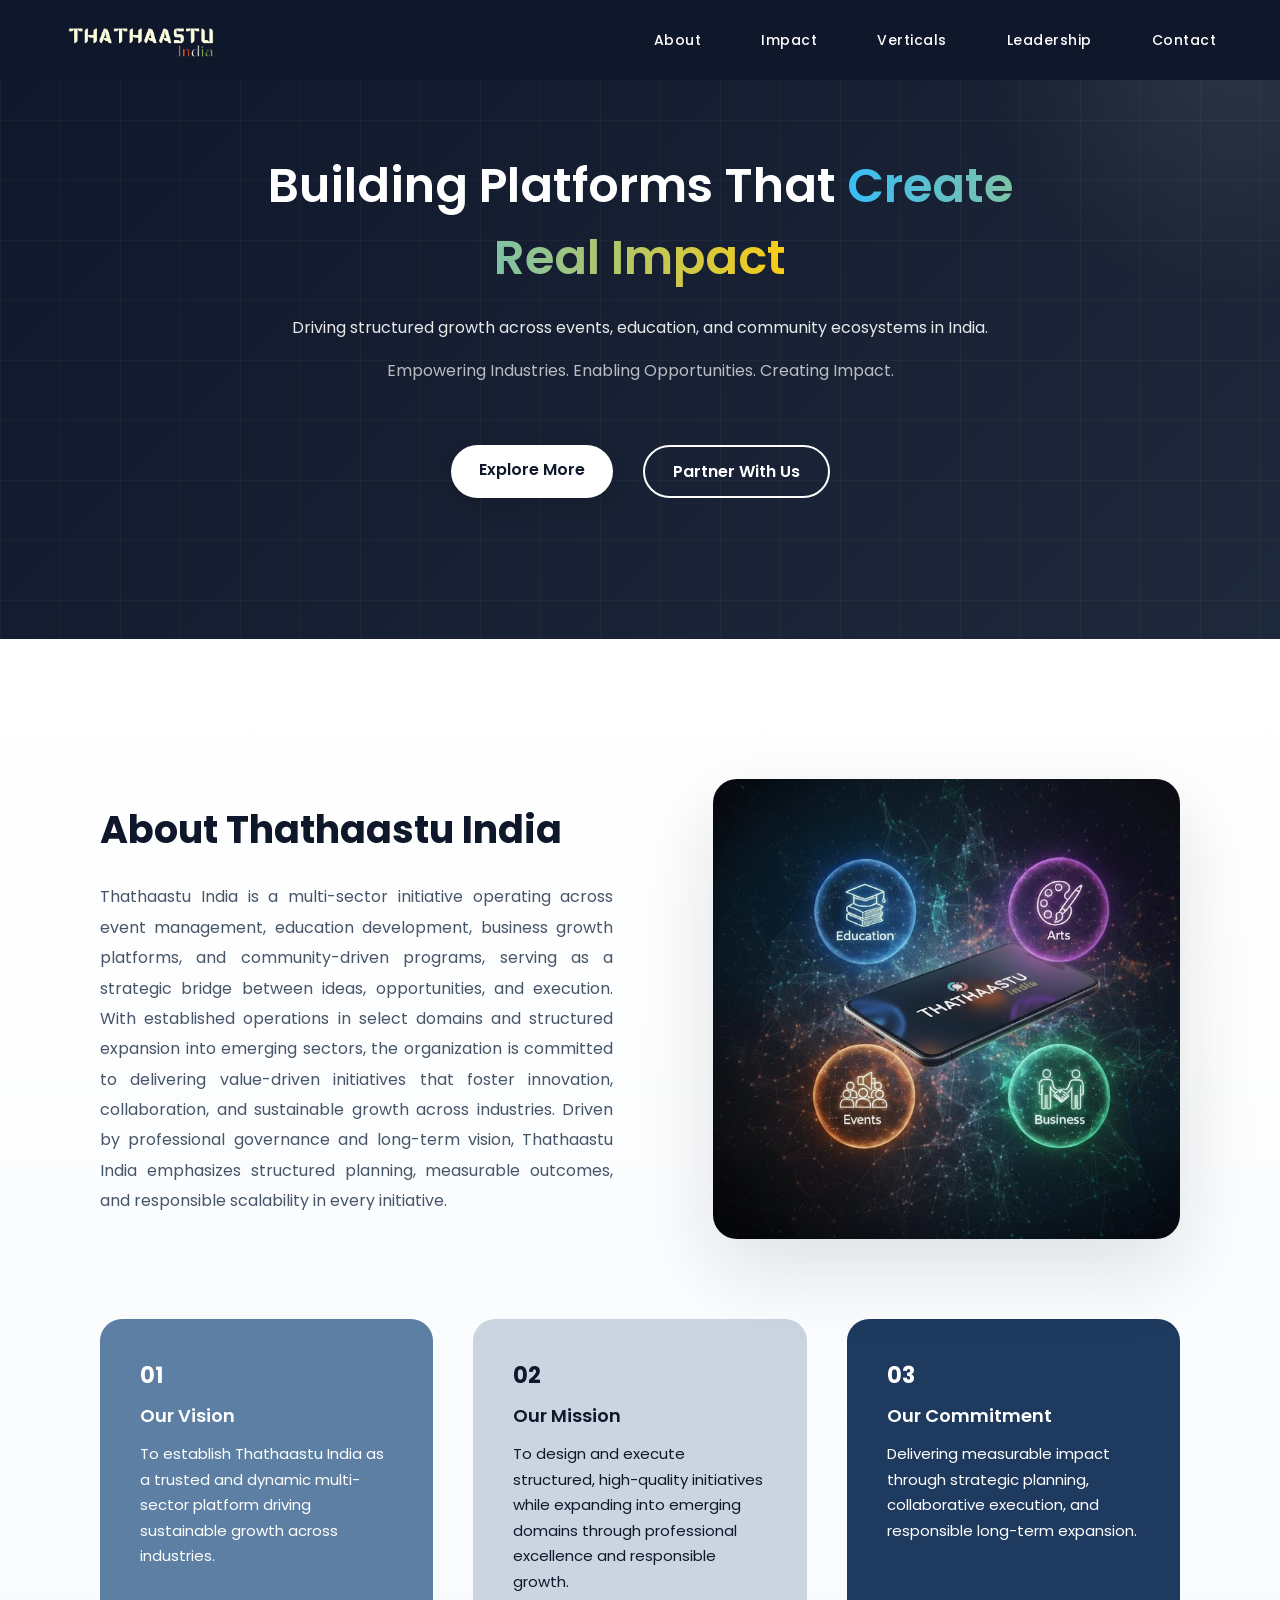
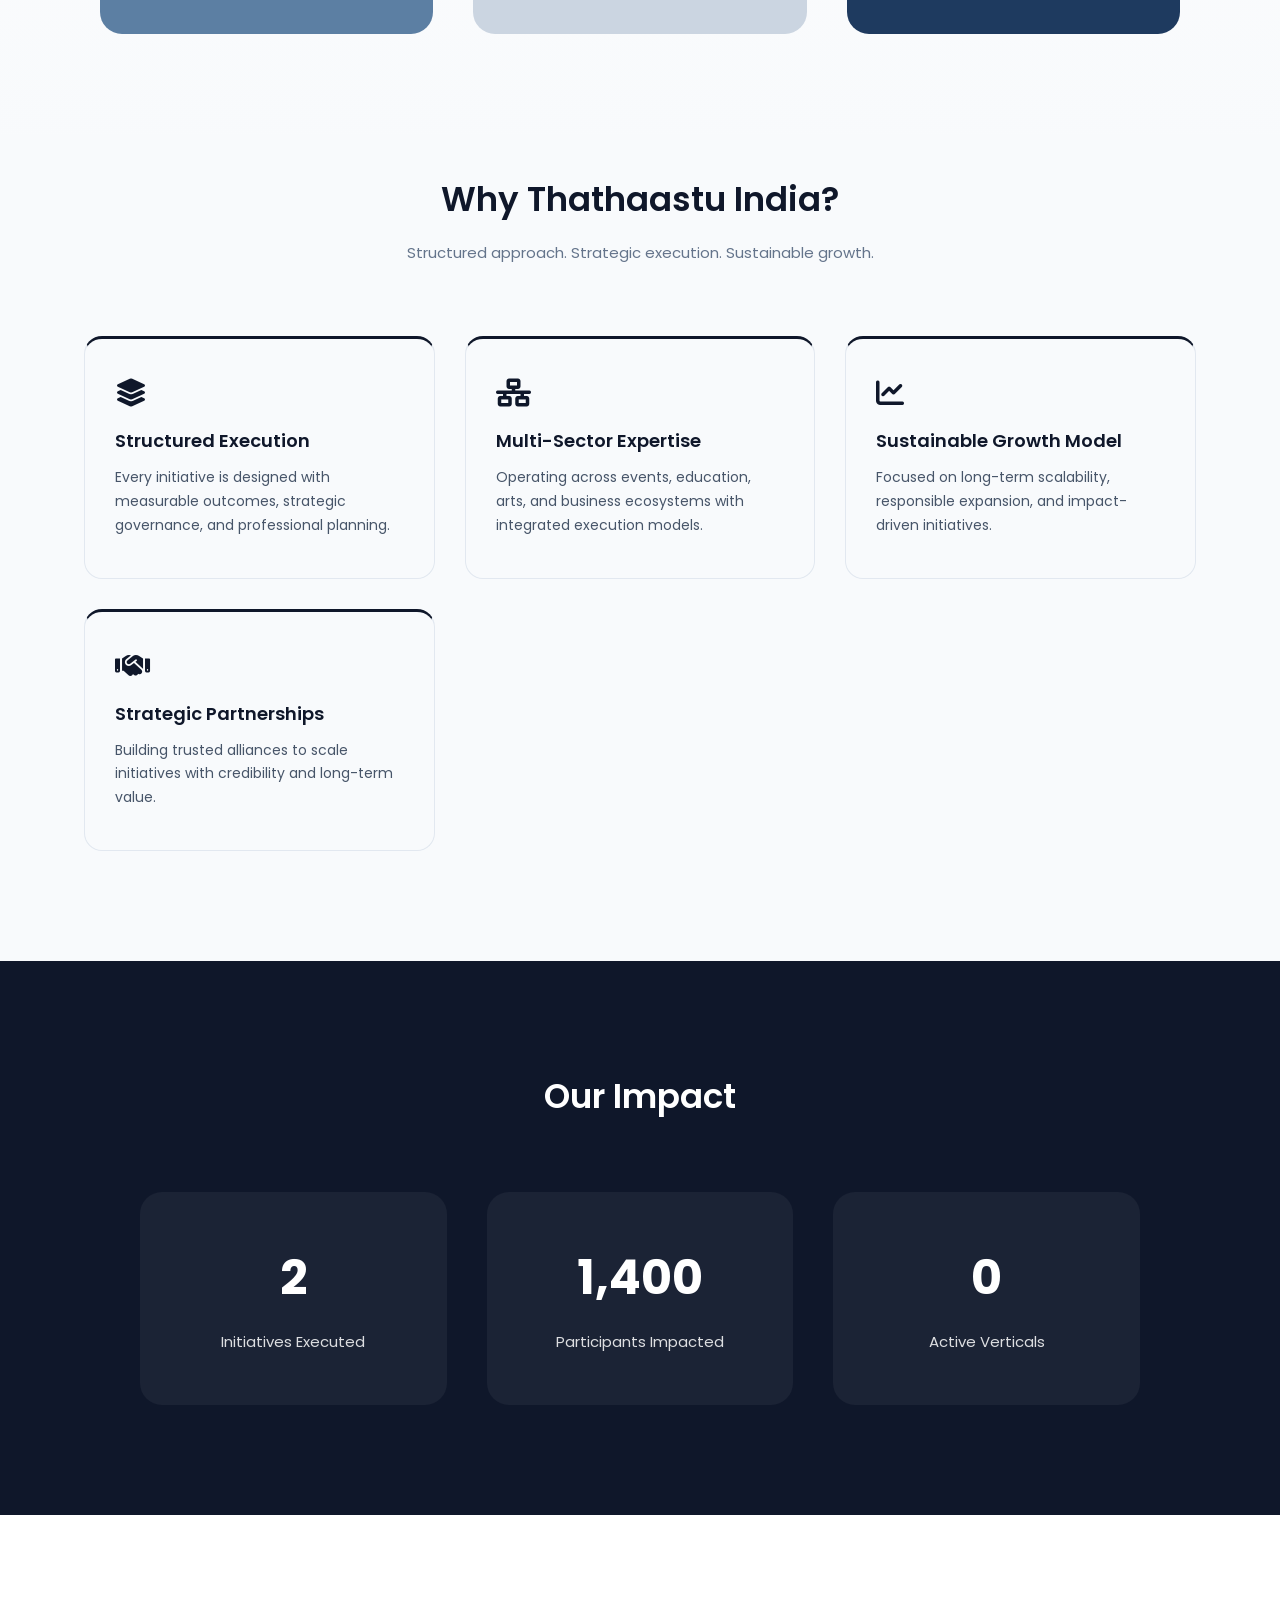
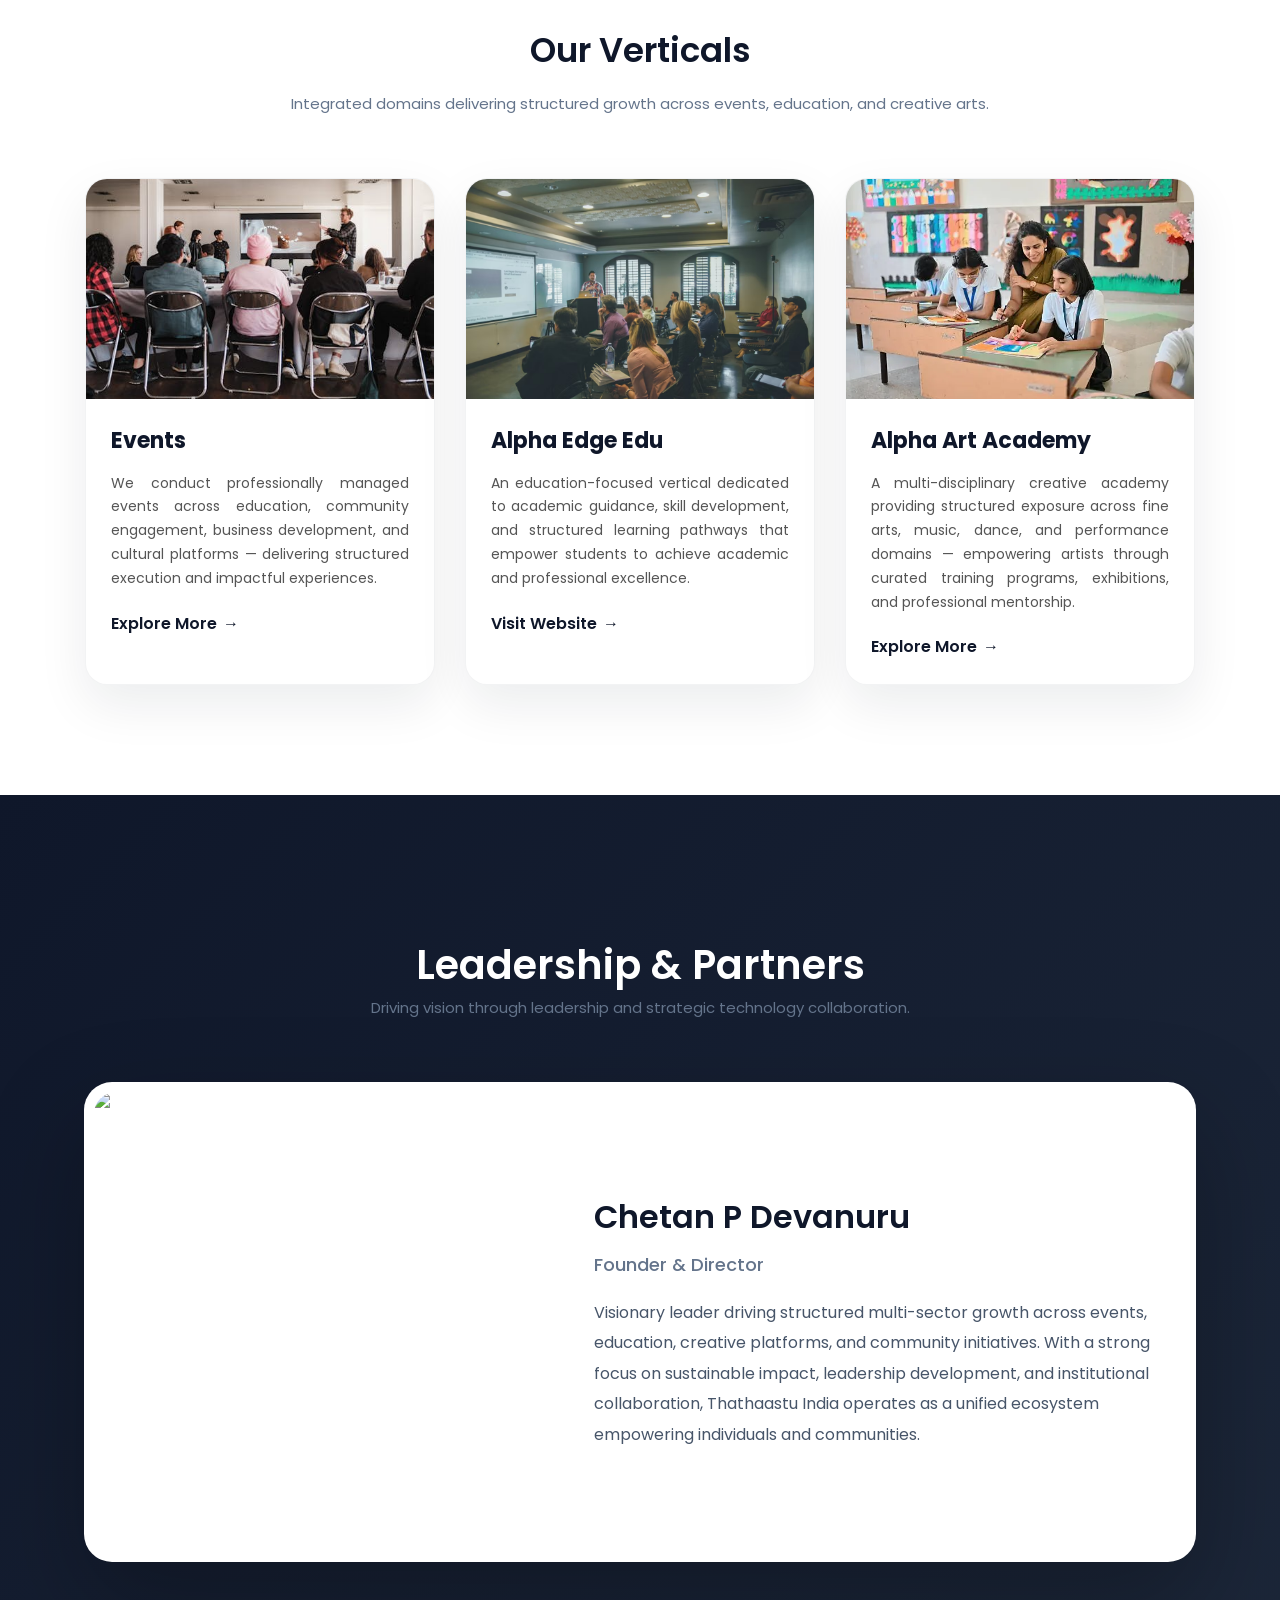
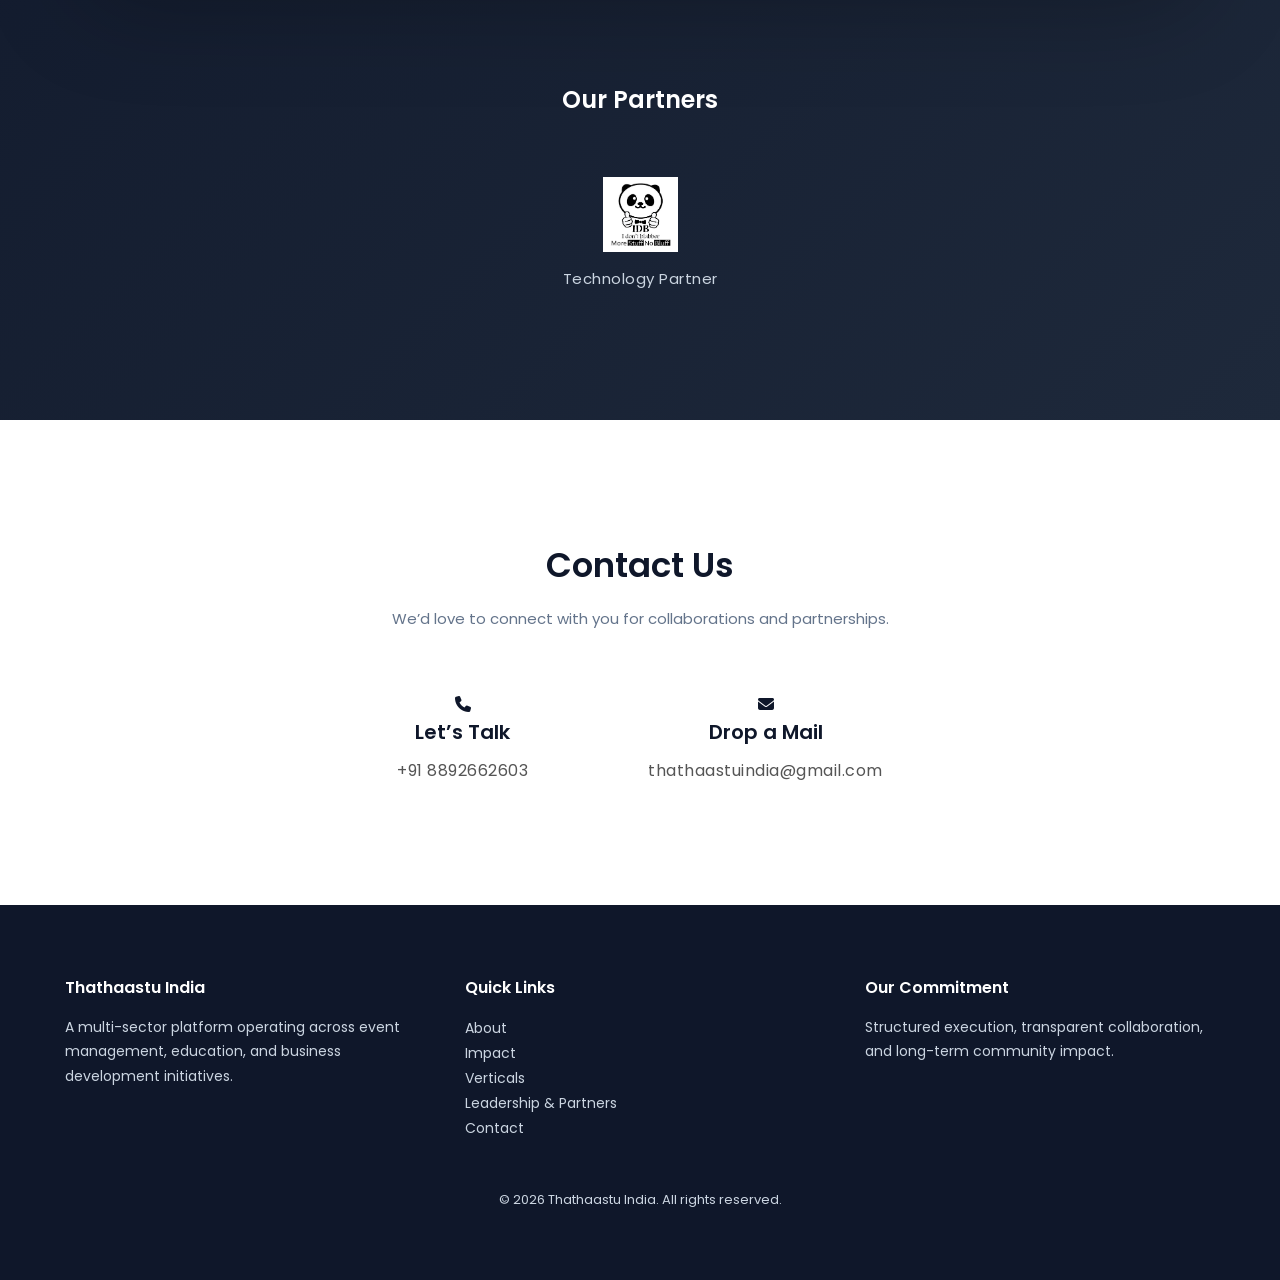
==== index.html @ 6ea5a698 "Updated code" ====
<!DOCTYPE html>
<html lang="en">

<head>
    <meta charset="UTF-8">
    <meta name="viewport" content="width=device-width, initial-scale=1.0">
     <meta name="google-site-verification" content="Rb0XMoq9xOpMhMH4iqRgl684-voAo8vqmdARiye2pEc" />
    <!-- Primary SEO -->
    <title>Thathaastu India | Multi-Sector Events, Education & Business Platform in India</title>
    <meta name="description"
        content="Thathaastu India is a professional multi-sector platform operating across event management, education development, creative arts and business growth initiatives in India. Delivering structured execution and sustainable impact.">
    <meta name="keywords"
        content="Thathaastu India, Events in India, Education Platform, Business Development, Multi-Sector Initiative, Creative Arts Academy">
    <meta name="author" content="Thathaastu India">
    <meta name="robots" content="index, follow">

    <!-- Canonical -->
    <link rel="canonical" href="https://thathaastuindia.com/">

    <!-- Open Graph (WhatsApp / LinkedIn Preview) -->
    <meta property="og:title" content="Thathaastu India | Multi-Sector Platform in India">
    <meta property="og:description"
        content="Driving structured growth across events, education, creative arts and community ecosystems in India.">
    <meta property="og:image" content="https://thathaastuindia.com/assets/preview.png">
    <meta property="og:url" content="https://thathaastuindia.com/">
    <meta property="og:type" content="website">
    <meta property="og:site_name" content="Thathaastu India">

    <!-- Twitter Preview -->
    <meta name="twitter:card" content="summary_large_image">
    <meta name="twitter:title" content="Thathaastu India">
    <meta name="twitter:description"
        content="Professional multi-sector platform delivering structured growth across industries in India.">
    <meta name="twitter:image" content="https://thathaastuindia.com/assets/preview.png">

    <!-- Favicon -->
    <link rel="icon" type="image/png" href="assets/favicon.png">

    <!-- Fonts & CSS -->
    <link href="https://fonts.googleapis.com/css2?family=Poppins:wght@400;500;600;700&display=swap" rel="stylesheet">
    <link rel="stylesheet" href="https://cdnjs.cloudflare.com/ajax/libs/font-awesome/6.5.0/css/all.min.css">
    <link rel="stylesheet" href="style.css">
    <script type="application/ld+json">
{
  "@context": "https://schema.org",
  "@type": "Organization",
  "name": "Thathaastu India",
  "url": "https://thathaastuindia.com/",
  "logo": "https://thathaastuindia.com/assets/logo1.png",
  "description": "Professional multi-sector platform operating across events, education, creative arts and business development initiatives in India.",
  "sameAs": [
    "https://www.instagram.com/alpha_art_academy",
    "https://alphaedgeedu.com/"
  ]
}
</script>
</head>

<body>

    <!-- ================= HEADER ================= -->

    <header class="header">
        <div class="container header-inner">
            <div class="logo">
                <img src="assets/logo1.png" alt="Thathaastu India Logo" width="930" height="268" loading="eager">
            </div>

            <nav id="navbar" class="nav">
                <a href="#about-section-v3">About</a>
                <a href="#impact">Impact</a>
                <a href="#initiatives">Verticals</a>
                <a href="#founder-section">Leadership</a>
                <a href="#contact">Contact</a>
            </nav>

            <div class="hamburger" id="hamburger">
                <i class="fa-solid fa-bars"></i>
            </div>
        </div>
    </header>

    <!-- ================= HERO ================= -->
    <main>

        <section class="hero">
            <div class="container hero-content">
                <h1>
                    Building Platforms That <span>Create Real Impact</span>
                </h1>

                <p class="hero-sub">
                    Driving structured growth across events, education, and community ecosystems in India.
                </p>

                <p class="hero-tagline">
                    Empowering Industries. Enabling Opportunities. Creating Impact.
                </p>

                <div class="hero-buttons">
                    <a href="#about-section-v3" class="btn-primary">Explore More</a>
                    <a href="#contact" class="btn-secondary">Partner With Us</a>
                </div>
            </div>
        </section>

        <!-- ================= ABOUT SECTION V3 ================= -->


        <section id="about-section-v3" class="about-v3-wrapper">

            <div class="about-v3-inner">

                <!-- TOP ROW -->
                <div class="about-v3-top">

                    <!-- LEFT TEXT -->
                    <div class="about-v3-text" style="text-align: justify;">
                        <h2>About Thathaastu India</h2>

                        <p>
                            Thathaastu India is a multi-sector initiative operating across event management,
                            education development, business growth platforms, and community-driven programs,
                            serving as a strategic bridge between ideas, opportunities, and execution.
                            With established operations in select domains and structured expansion into
                            emerging sectors, the organization is committed to delivering value-driven
                            initiatives that foster innovation, collaboration, and sustainable growth
                            across industries. Driven by professional governance and long-term vision, Thathaastu India
                            emphasizes
                            structured planning, measurable outcomes, and responsible scalability in every initiative.
                        </p>

                    </div>

                    <!-- RIGHT SLIDER -->
                    <div class="about-v3-image">

                        <div class="about-v3-slider">
                            <img src="assets/thathaastu.png" class="about-v3-slide active-v3"
                                alt="Thathaastu India Platform" loading="lazy">
                            <img src="assets/slide2.jpg" class="about-v3-slide" alt="Events Platform" loading="lazy">
                            <img src="assets/slide3.png" class="about-v3-slide" alt="Education Development" loading="lazy">
                            <img src="assets/slide4.png" class="about-v3-slide" alt="Business Growth Ecosystem" loading="lazy">
                        </div>
                    </div>
                </div>
            </div>


            <div class="container about-bottom" style="width: 100%;">
                <div class="about-box light">
                    <h3>01</h3>
                    <h4>Our Vision</h4>
                    <p>
                        To establish Thathaastu India as a trusted and dynamic multi-sector
                        platform driving sustainable growth across industries.
                    </p>
                </div>

                <div class="about-box grey">
                    <h3>02</h3>
                    <h4>Our Mission</h4>
                    <p>
                        To design and execute structured, high-quality initiatives while
                        expanding into emerging domains through professional excellence
                        and responsible growth.
                    </p>
                </div>

                <div class="about-box dark">
                    <h3>03</h3>
                    <h4>Our Commitment</h4>
                    <p>
                        Delivering measurable impact through strategic planning,
                        collaborative execution, and responsible long-term expansion.
                    </p>
                </div>
            </div>

        </section>


        <!-- ================= ABOUT 

        <section id="about" class="about-section">
            <div class="container about-wrapper">

                <div class="about-image">
                    <img src="assets/thathaastu.png" alt="Thathaastu India about image">
                </div>

                <div class="about-content">
                    <h2>About Thathaastu India</h2>
                    <p>
                        Thathaastu India is a multi-sector initiative operating across event management,
                        education development, business growth platforms, and community-driven programs,
                        serving as a strategic bridge between ideas, opportunities, and execution.
                        With established operations in select domains and structured expansion into
                        emerging sectors, the organization is committed to delivering value-driven
                        initiatives that foster innovation, collaboration, and sustainable growth
                        across industries.
                    </p>
                </div>
            </div>

            <div class="container about-bottom">
                <div class="about-box light">
                    <h3>01</h3>
                    <h4>Our Vision</h4>
                    <p>
                        To establish Thathaastu India as a trusted and dynamic multi-sector
                        platform driving sustainable growth across industries.
                    </p>
                </div>

                <div class="about-box grey">
                    <h3>02</h3>
                    <h4>Our Mission</h4>
                    <p>
                        To design and execute structured, high-quality initiatives while
                        expanding into emerging domains through professional excellence
                        and responsible growth.
                    </p>
                </div>

                <div class="about-box dark">
                    <h3>03</h3>
                    <h4>Our Commitment</h4>
                    <p>
                        Delivering measurable impact through strategic planning,
                        collaborative execution, and responsible long-term expansion.
                    </p>
                </div>
            </div>
        </section>================= -->

        <section id="why-modern" class="why-modern">
            <div class="container">
                <h2 class="section-title">Why Thathaastu India?</h2>
                <p class="section-sub">
                    Structured approach. Strategic execution. Sustainable growth.
                </p>

                <div class="why-modern-grid">

                    <div class="why-modern-card">
                        <i class="fa-solid fa-layer-group"></i>
                        <h3>Structured Execution</h3>
                        <p>
                            Every initiative is designed with measurable outcomes,
                            strategic governance, and professional planning.
                        </p>
                    </div>

                    <div class="why-modern-card">
                        <i class="fa-solid fa-network-wired"></i>
                        <h3>Multi-Sector Expertise</h3>
                        <p>
                            Operating across events, education, arts, and business ecosystems
                            with integrated execution models.
                        </p>
                    </div>

                    <div class="why-modern-card">
                        <i class="fa-solid fa-chart-line"></i>
                        <h3>Sustainable Growth Model</h3>
                        <p>
                            Focused on long-term scalability, responsible expansion,
                            and impact-driven initiatives.
                        </p>
                    </div>

                    <div class="why-modern-card">
                        <i class="fa-solid fa-handshake"></i>
                        <h3>Strategic Partnerships</h3>
                        <p>
                            Building trusted alliances to scale initiatives
                            with credibility and long-term value.
                        </p>
                    </div>

                </div>

            </div>
        </section>

        <!-- ================= IMPACT ================= -->

        <section id="impact" class="impact">
            <div class="container">
                <h2 class="section-title" style="color:#fff;">Our Impact</h2>

                <div class="impact-grid" id="impactSection">
                    <div>
                        <div class="counter" data-target="10" data-suffix="+">0</div>
                        <p>Initiatives Executed</p>
                    </div>
                    <div>
                        <div class="counter" data-target="5000" data-suffix="+">0</div>
                        <p>Participants Impacted</p>
                    </div>
                    <div>
                        <div class="counter" data-target="3" data-suffix="+">0</div>
                        <p>Active Verticals</p>
                    </div>
                </div>
            </div>
        </section>
        <!-- ================= VERTICALS ================= -->
        <section id="initiatives" class="verticals-section">
            <div class="container">
                <h2 class="section-title">Our Verticals</h2>
                <p class="section-sub">
                    Integrated domains delivering structured growth across events, education, and creative arts.
                </p>
                <div class="verticals-grid">

                    <div class="vertical-card">
                        <img src="assets/event.png" alt="Professional event management initiatives by Thathaastu India"
                            loading="lazy">
                        <div class="vertical-content">
                            <h3>Events</h3>
                            <p>
                                We conduct professionally managed events across education,
                                community engagement, business development, and cultural platforms —
                                delivering structured execution and impactful experiences.
                            </p>
                            <a href="events.html" class="vertical-link">
                                Explore More <span>→</span>
                            </a>
                        </div>
                    </div>
                    <div class="vertical-card">
                        <img src="assets/education.png" alt="Alpha Edge Edu" loading="lazy">
                        <div class="vertical-content">
                            <h3>Alpha Edge Edu</h3>
                            <p>
                                An education-focused vertical dedicated to academic guidance,
                                skill development, and structured learning pathways that empower
                                students to achieve academic and professional excellence.
                            </p>
                            <a href="https://alphaedgeedu.com/" target="_blank" class="vertical-link">
                                Visit Website <span>→</span>
                            </a>
                        </div>
                    </div>
                    <div class="vertical-card">
                        <img src="assets/art.png" alt="Alpha Art Academy" loading="lazy">
                        <div class="vertical-content">
                            <h3>Alpha Art Academy</h3>
                            <p>
                                A multi-disciplinary creative academy providing structured exposure
                                across fine arts, music, dance, and performance domains — empowering
                                artists through curated training programs, exhibitions, and
                                professional mentorship.
                            </p>
                            <a href="https://www.instagram.com/alpha_art_academy?igsh=MWo1enZ0ajhycTVjdg=="
                                class="vertical-link" target="_blank">
                                Explore More <span>→</span>
                            </a>
                        </div>
                    </div>
                </div>
            </div>
        </section>
    
 
<!-- ================= FOUNDER SECTION FULL BLUE ================= -->

<section class="founder-section" id="founder-section">

  <div class="container">

    <h2 class="founder-main-title">Leadership & Partners</h2>
     <p class="section-sub">
                    Driving vision through leadership and strategic technology collaboration.
                </p>
    <div class="founder-card">

      <div class="founder-image">
        <img src="assets/founder.jpg" alt="Chetan P Devanuru - Founder of Thathaastu India">
      </div>

      <div class="founder-content">
        <h3>Chetan P Devanuru</h3>
        <h4>Founder & Director</h4>
        <p>
          Visionary leader driving structured multi-sector growth across events,
          education, creative platforms, and community initiatives. With a strong
          focus on sustainable impact, leadership development, and institutional
          collaboration, Thathaastu India operates as a unified ecosystem
          empowering individuals and communities.
        </p>
      </div>

    </div>

    <!-- PARTNERS -->

    <div class="partners-section">

      <h3 class="partners-title">Our Partners</h3>

      <div class="partners-bar">

        <div class="partner-item">
          <img src="assets/idb.png" alt="IDB Technology Partner Logo">
          <span>Technology Partner</span>
        </div>

     

      </div>

    </div>

  </div>

</section>

        <!-- ================= CONTACT ================= -->

        <section id="contact" class="contact-modern">
            <div class="container">

                <h2 class="section-title">Contact Us</h2>
                <p class="section-sub">
                    We’d love to connect with you for collaborations and partnerships.
                </p>

                <div class="contact-row">

                    <div class="contact-block">
                        <i class="fa-solid fa-phone"></i>
                        <h3>Let’s Talk</h3>
                        <p class="contact-info">+91 8892662603</p>
                    </div>

                    <div class="contact-block">
                        <i class="fa-solid fa-envelope"></i>

                        <h3>Drop a Mail</h3>
                        <p class="contact-info">thathaastuindia@gmail.com</p>
                    </div>
                </div>
            </div>
        </section>
    </main>
    <!-- ================= FOOTER ================= -->

    <footer>
        <div class="footer-grid">
            <div>
                <h4>Thathaastu India</h4>
                <p>
                    A multi-sector platform operating across event management,
                    education, and business development initiatives.
                </p>
            </div>

            <div>
                <h4>Quick Links</h4>
                <a href="#about-section-v3">About</a><br>
                <a href="#impact">Impact</a><br>
                <a href="#initiatives">Verticals</a><br>
                <a href="#founder-section">Leadership & Partners</a><br>
                <a href="#contact">Contact</a>

            </div>

            <div>
                <h4>Our Commitment</h4>
                <p>
                    Structured execution, transparent collaboration,
                    and long-term community impact.
                </p>
            </div>
        </div>

        <div class="copy">
            © 2026 Thathaastu India. All rights reserved.
        </div>
    </footer>
<script src="script.js"></script>
</body>

</html>
---- style.css ----
* {
  margin: 0;
  padding: 0;
  box-sizing: border-box;
}

html, body {
  overflow-x: hidden;
  width: 100%;
  scroll-behavior: smooth;
  font-family: 'Poppins', sans-serif;
  color: #0f172a;
}
h1, h2, h3, h4, h5, h6 {
  font-family: 'Poppins', sans-serif;
  font-weight: 600;
}

p {
  font-family: 'Poppins', sans-serif;
  font-weight: 400;
   line-height: 1.75;
   
}

img {
  max-width: 100%;
  display: block;
}

/* Container */
.container {
  width: 90%;
  max-width: 1400px;
  padding: 0 20px;
  margin: auto;
}

section {
  padding: 120px 0;
}

/* ================= HEADER ================= */

.header {
  position: fixed;
  top: 0;
  width: 100%;
  height: 80px;
 background:  #0f172a;
 
  z-index: 1000;
}

.header-inner {
  height: 100%;
  display: flex;
  justify-content: space-between;
  align-items: center;
  padding: 0 0;
}


.logo img {
  height: 45px;
  width: auto;
}
.logo img {
  transition: opacity 0.3s ease;
}

.logo img:hover {
  opacity: 0.85;
}

.nav {
  display: flex;
  gap: 30px;
}

.nav a {
  color: white;
  text-decoration: none;
  font-size: 14px;
    letter-spacing: 0.5px;
}

.hamburger {
  display: none;

  font-size: 22px;
  color:white;
  cursor: pointer;
}

.section-title {
  font-size: 34px;
  font-weight: 600;
  text-align: center;
  margin-bottom: 15px;
}

.section-sub {
  font-size: 15px;
  text-align: center;
  margin-bottom: 60px;
  color: #64748b;
}

section + section {
  margin-top: -10px;
}



/* ================= NAVIGATION ================= */

nav a{
  color:white;
  text-decoration:none;
  margin-left:30px;
  font-weight:500;
  transition:0.3s;
}

nav a:hover{
  opacity:0.7;
  text-decoration:underline;
}

nav a.active{
  font-weight:600;
  border-bottom:2px solid white;
  padding-bottom:4px;
}


/* ================= HERO ================= */

.hero{
  position:relative;
  background:linear-gradient(135deg,#0f172a,#1e293b);
  color:#fff;
  text-align:center;
  display:flex;
  align-items:center;
  justify-content:center;
  border-bottom: 1px solid rgba(255,255,255,0.08);
  padding:150px 20px;
}

.hero::before{
  content:"";
  position:absolute;
  width:500px;
  height:500px;
  background:radial-gradient(circle, rgba(255,255,255,0.08), transparent 70%);
  top:-200px;
  right:-200px;
  z-index:0;
  pointer-events:none;
}

.hero::after {
  content: "";
  position: absolute;
  inset: 0;
  background-image: linear-gradient(rgba(255,255,255,0.03) 1px, transparent 1px),
                    linear-gradient(90deg, rgba(255,255,255,0.03) 1px, transparent 1px);
  background-size: 60px 60px;
  pointer-events: none;
}

.hero-content{
  position:relative;
  z-index:1;
  max-width:900px;
  margin:auto;
}

.hero h1 {
  font-size: clamp(28px, 5vw, 48px);
  margin-bottom: 20px;
}

.hero span {
  background: linear-gradient(90deg, #38bdf8, #facc15);
  -webkit-background-clip: text;
  -webkit-text-fill-color: transparent;
}

.hero-sub {
  margin-bottom: 15px;
  opacity: 0.9;
}

.hero-tagline {
  margin-bottom: 30px;
  opacity: 0.7;
}

.hero-buttons {
  display: flex;
  justify-content: center;
  gap: 30px;
  flex-wrap: wrap;
  padding-top: 30px;
}

.btn-primary,
.btn-secondary {
  padding: 12px 28px;
  border-radius: 40px;
  font-weight: 600;
  text-decoration: none;
  transition: all 0.35s ease;
  position: relative;
  overflow: hidden;
}

/* PRIMARY BUTTON */
.btn-primary {
  background: #ffffff;
  color: #0f172a;
  box-shadow: 0 8px 20px rgba(0,0,0,0.12);
}

.btn-primary:hover {
  transform: translateY(-4px);
  box-shadow: 0 18px 40px rgba(0,0,0,0.2);
}

.btn-secondary {
  border: 2px solid #ffffff;
  color: #ffffff;
  background: transparent;
}

.btn-secondary:hover {
  background: #ffffff;
  color: #0f172a;
  transform: translateY(-4px);
  box-shadow: 0 18px 40px rgba(0,0,0,0.2);
}

.btn-primary::after,
.btn-secondary::after {
  content: "";
  position: absolute;
  top: 0;
  left: -75%;
  width: 50%;
  height: 100%;
  background: linear-gradient(
    120deg,
    rgba(255,255,255,0.3),
    rgba(255,255,255,0.05),
    rgba(255,255,255,0.3)
  );
  transform: skewX(-25deg);
  transition: 0.6s;
}

.btn-primary:hover::after,
.btn-secondary:hover::after {
  left: 130%;
}

.hero-buttons {
  opacity: 0;
  transform: translateY(20px);
  animation: fadeUp 0.8s ease forwards;
  animation-delay: 1.2s;
}

@keyframes fadeUp {
  to {
    opacity: 1;
    transform: translateY(0);
  }
}

/* ================= ABOUT ================= */

.about-content h2{
  font-size:32px;          
  font-weight:600;         
  line-height:1.3;         
  margin-bottom:20px;
  color:#0f172a;
}
.about-content p{
  font-size:15px;
  line-height:1.7;
  color:#555;
  text-align: justify;
}
.about-box h3 {
  font-size: 22px;
  font-weight: 700;
  margin-bottom: 10px;
  opacity: 1;
}

.about-box h4 {
  font-size: 18px;
  font-weight: 600;
  margin-bottom: 12px;
}

.about-box p {
  font-size: 15px;
  font-weight: 400;
  line-height: 1.7;
}

.about-wrapper {
  display: flex;
  flex-wrap: wrap;
  align-items: center;
  gap: 60px;

  background: #ffffff;
  padding: 60px 70px;
  border-radius: 22px;

  box-shadow: 
    0 30px 80px rgba(15, 23, 42, 0.08),
    0 10px 30px rgba(15, 23, 42, 0.04);

  position: relative;
}


.about-content {
  flex: 1 1 400px;
}

.about-image {
  width: 350px;
  height: 350px;
  margin: auto;
  border-radius: 50%;
  overflow: hidden;
}

.about-image img {
  width: 100%;
  height: 100%;
  object-fit: cover;
}
.about-bottom {
  display: grid;
  grid-template-columns: repeat(3, 1fr);
  gap: 40px;
}

.about-box {
  flex: 1 1 300px;
  padding: 40px;
  color: #fff;
  border-radius: 22px;
}
.light {
  background: #5c7fa3;  /* slightly deeper */
  color: #ffffff;
}
.grey {
  background: #cbd5e1;
  color: #0f172a;
}

.dark {
  background: #1e3a5f;
  color: #ffffff;   /* add this */
}

.about-section {
  padding: 140px 0;
  background: linear-gradient(to bottom, #f4f6f9, #eef2f7);
  position: relative;
}

.about-wrapper {
  transform: translateY(-40px);
}

/* ================= WHY SECTION CLEAN MODERN ================= */
.why-modern {
  padding-top: 40px;   
  padding-bottom: 120px;
  margin-top: -40px;   
  background:  #f8fafc; 
}
.why-modern-grid {
  margin-top: 70px;
  display: grid;
  grid-template-columns: repeat(auto-fit, minmax(260px, 1fr));
  gap: 30px;
}

.why-modern-card {
  background: #f8fafc;
  border: 1px solid #e2e8f0;
  border-radius: 18px;
  padding: 40px 30px;
  transition: all 0.3s ease;
   border-top: 3px solid #0f172a;
}

.why-modern-card:hover {
  transform: translateY(-6px);
  box-shadow: 0 12px 30px rgba(15, 23, 42, 0.06);
}

/* ONE SINGLE ICON COLOR */
.why-modern-card i {
  font-size: 28px;
  margin-bottom: 20px;
  color: #0f172a;   
}

.why-modern-card h3 {
  font-size: 18px;
  margin-bottom: 12px;
  color: #0f172a;
}

.why-modern-card p {
  font-size: 14px;
  color: #475569;
  line-height: 1.7;
}

/* ================= IMPACT SECTION ================= */

.impact{
  background:#0f172a;
  color:#fff;
  text-align:center;
  padding:110px 20px;
}

.impact .section-title{
  margin-bottom:70px;
  color:#fff;
}

.impact-grid{
  display:grid;
  grid-template-columns:repeat(auto-fit, minmax(250px, 1fr));
  gap:40px;
  max-width:1000px;
  margin:auto;
}

.impact-grid > div{
  background:rgba(255,255,255,0.05);
  padding: 50px 30px;
  border-radius:22px;
  transition:0.3s ease;
}

.impact-grid > div {
  transition: all 0.35s cubic-bezier(0.16, 1, 0.3, 1);
}

.impact-grid > div:hover {
  transform: translateY(-10px);
  background: rgba(255,255,255,0.1);

  box-shadow:
    0 25px 60px rgba(56,189,248,0.15);
}


/* Counter Number */
.counter{
  font-size:48px;
  font-weight:700;
  margin-bottom:15px;
  display:block;
}

/* Description */
.impact-grid p{
  font-size:15px;
  opacity:0.85;
  margin:0;
}

/* ================= VERTICALS ================= */

.verticals-section {
  padding: 120px 0;
}

.verticals-grid {
  display: flex;
  flex-wrap: wrap;
  gap: 30px;
  justify-content: center;
}

.vertical-card {
  flex: 1 1 300px;
  max-width: 350px;

  background: #ffffff;
  border-radius: 22px;

  position: relative;
  overflow: hidden;

  border: 1px solid rgba(15,23,42,0.05);

  box-shadow: 
    0 20px 50px rgba(15,23,42,0.08);

  transition: all 0.35s cubic-bezier(0.16, 1, 0.3, 1);
}
.vertical-card:hover {
  transform: translateY(-10px);

  box-shadow:
    0 35px 80px rgba(15,23,42,0.15);
}

.vertical-card img {
  width: 100%;
  height: 220px;
  object-fit: cover;

  transition: transform 0.4s ease;
}

.vertical-card:hover img {
  transform: scale(1.05);
}


.vertical-content {
  padding: 25px;
}
.vertical-content h3{
  font-size:22px;
  margin-bottom:15px;
  color:#0f172a;
  font-weight: 700;
}

.vertical-content p{
  font-size:14px;
  line-height:1.7;
  color:#555;
  text-align: justify;
  margin-bottom:20px;
}

.vertical-link{
  text-decoration:none;
  font-weight:600;
  color:#0f172a;
  display:inline-flex;
  align-items:center;
  gap:6px;
  transition:0.3s ease;
}

.vertical-link span{
  transition:0.3s ease;
}

.vertical-card:hover .vertical-link{
  color:#38bdf8;
}

.vertical-card:hover .vertical-link span{
  transform:translateX(5px);
}

/* ================= TEAM SECTION ================= */
.founder-section {
  background: linear-gradient(135deg, #0f172a, #1e293b);
  padding: 140px 0;
  color: #ffffff;
}

/* MAIN TITLE */

.founder-main-title {
  text-align: center;
  font-size: 40px;
  color: #ffffff;
}

/* -------- FOUNDER CARD -------- */

.founder-card {
  display: grid;
  grid-template-columns: 420px 1fr;
  gap: 80px;
  align-items: center;

  background: #ffffff;
  padding: 10px;
  border-radius: 28px;

  box-shadow:
    0 40px 100px rgba(0, 0, 0, 0.25);
}

.founder-image img {
  width: 100%;
  height: 460px;
  object-fit: cover;
  border-radius: 22px;
}

.founder-content h3 {
  font-size: 32px;
  margin-bottom: 10px;
  color: #0f172a;
}

.founder-content h4 {
  font-size: 18px;
  margin-bottom: 20px;
  color: #64748b;
  font-weight: 500;
}

.founder-content p {
  font-size: 16px;
  line-height: 1.9;
  color: #475569;
 
  max-width: 600px;
}

/* -------- PARTNERS SECTION -------- */

.partners-section {
  margin-top: 120px;
  text-align: center;
}

.partners-title {
  font-size: 24px;
  margin-bottom: 60px;
  color: #ffffff;
}

.partners-bar {
  display: flex;
  justify-content: center;
  gap: 100px;
  flex-wrap: wrap;
}

.partner-item {
  text-align: center;
  display: flex;
  flex-direction: column;
  align-items: center;   /* This centers logo horizontally */
  justify-content: center;
}

.partner-item img {
  display: block;
  margin:0 auto 15px auto;
  height: 75px;
  width: auto;
  max-width: 140px;
  object-fit: contain;
}

.partner-item img:hover {
  opacity: 1;
  transform: translateY(-4px);
}

.partner-item span {
  font-size: 15px;
  color: #cbd5e1;
  letter-spacing: 0.5px;
}


/* ================= CONTACT =================*/

.contact-modern{
  padding:120px 20px;
  text-align:center;
  background:#ffffff;
}

.contact-row{
  display:flex;
  justify-content:center;
  align-items:center;
  gap:120px;
  margin-top:60px;
  flex-wrap:wrap;
}

.contact-block{
  max-width:300px;
}

.contact-icon{
  font-size:42px;
  margin-bottom:20px;
}

.contact-block h3{
  font-size:20px;
  margin-bottom:10px;
  color:#0f172a;
}

.contact-info{
  font-size:16px;
  color:#555;
  letter-spacing:0.5px;
}


/* ================= FOOTER ================= */

footer{
  background:#0f172a;
  color:#fff;
  padding:70px 20px;
}

.footer-grid{
  max-width:1150px;
  margin:auto;
  display:grid;
  grid-template-columns:repeat(auto-fit,minmax(250px,1fr));
  gap:50px;
}

footer h4{
  margin-bottom:15px;
}

footer p,
footer a{
  color:#cbd5e1;
  font-size:14px;
  text-decoration:none;
}

footer a:hover{
  opacity:0.7;
    text-decoration: underline;
}

.copy{
  text-align:center;
  margin-top:50px;
  font-size:13px;
  color:#cbd5e1;
}


/* ================= MOBILE ================= */

@media(max-width:768px){

  .nav {
    position: absolute;
    top: 70px;
    left: 0;
    width: 100%;
    background: #0f172a;
    flex-direction: column;
    align-items: center;
    padding: 25px 0;
    gap: 20px;
    display: none;
    
  }
 
  section{
    padding: 60px 0;  
  }
  .nav.active {
    display: flex;
  }

  .hamburger {
    display: block;
  }
.hero{
    padding-top: 100px !important;
    min-height: auto;
  }
  
   .hero-content {
    width: 100%;
  }

  /* ===== ABOUT MOBILE ORDER: HEADING → IMAGE → TEXT ===== */
.about-wrapper{
  flex-direction:column;
  padding:30px 15px;      
  gap:15px;  
  margin-bottom: 1px;              
  text-align:center;
}

/* Force correct order */
.about-content{
  order:1;
}

.about-image{
  order:2;
  margin:0;              
}

.about-content p{
  order:3;
  margin-top:5px;        
}

.about-image {
  width: 220px;
  height: 220px;
  margin: 20px auto;
}

.about-bottom{
  margin-top:5px;
  gap:15px;
}
  /* ===== TEAM MOBILE FIX ===== */

#team{
  padding:80px 20px;
}

.team-grid{
  grid-template-columns:1fr;   
  gap:25px;
}

.team-card{
  padding:30px 20px;          
}

.team-card img{
  width:100px;
  height:100px;
}

#team .section-sub{
  margin-bottom:40px;
}

}

.reveal {
  opacity: 0;
  transform: translateY(40px);
  transition: all 0.8s cubic-bezier(0.16, 1, 0.3, 1);
}

.reveal.active {
  opacity: 1;
  transform: translateY(0);
}

 



/* ================= ABOUT SECTION V3 FULL WIDTH ================= */

.about-v3-wrapper {
  width: 100%;
  padding: 140px 0;
  background: linear-gradient(to bottom, #ffffff, #f8fafc);
}

/* Inner alignment  */
.about-v3-inner {
  width: 100%;
  padding: 0 100px; 
}

/* ================= TOP ROW ================= */

.about-v3-top {
  display: grid;
  grid-template-columns: 1.1fr 1fr;
  gap: 100px;
  align-items: center;
}

/* TEXT */

.about-v3-text h2 {
  font-size: 38px;
  font-weight: 700;
  color: #0f172a;
}

.about-v3-text p {
  margin-top: 24px;
  font-size: 16px;
  line-height: 1.9;
  color: #475569;
  max-width: 650px;
}

/* ================= SLIDER ================= */

.about-v3-slider {
  position: relative;
  width: 100%;
  height: 460px;
  overflow: hidden;
  border-radius: 24px;
  box-shadow: 0 30px 80px rgba(15, 23, 42, 0.12);
}

.about-v3-slide {
  position: absolute;
  width: 100%;
  height: 100%;
  object-fit: cover;
  opacity: 0;
  transition: opacity 1s ease-in-out;
}

.active-v3 {
  opacity: 1;
}


/* ================= RESPONSIVE ================= */

@media (max-width: 1200px) {
  .about-v3-inner {
    padding: 0 60px;
  }
}

@media (max-width: 992px) {

  .about-v3-top {
    grid-template-columns: 1fr;
    gap: 50px;
  }

  .about-v3-slider {
    height: 360px;
  }


}

.about-v3-wrapper .about-bottom.container {
  width: 100%;
  max-width: 100%;
  padding-left: 100px;
  padding-right: 100px;
  margin: 80px 0 0 0;
}
@media (max-width: 992px) {

  .about-v3-wrapper .about-bottom.container {
    padding-left: 20px;
    padding-right: 20px;
    margin-top: 60px;
  }

  .about-bottom {
    grid-template-columns: 1fr;
    gap: 25px;
  }

  .about-box {
    padding: 30px;
  }

}

@media (max-width: 768px) {
  .about-v3-text p {
    text-align: left;
  }
}






/* ================= RESPONSIVE ================= */

@media (max-width: 992px) {

  .founder-card {
    grid-template-columns: 1fr;
    gap: 40px;
    padding: 50px 30px;
  }
  

  .founder-image img {
    height: 320px;
  }

  .partners-bar {
    gap: 50px;
  }
}

@media (max-width: 768px) {

  .founder-main-title {
    font-size: 30px;
  }
}
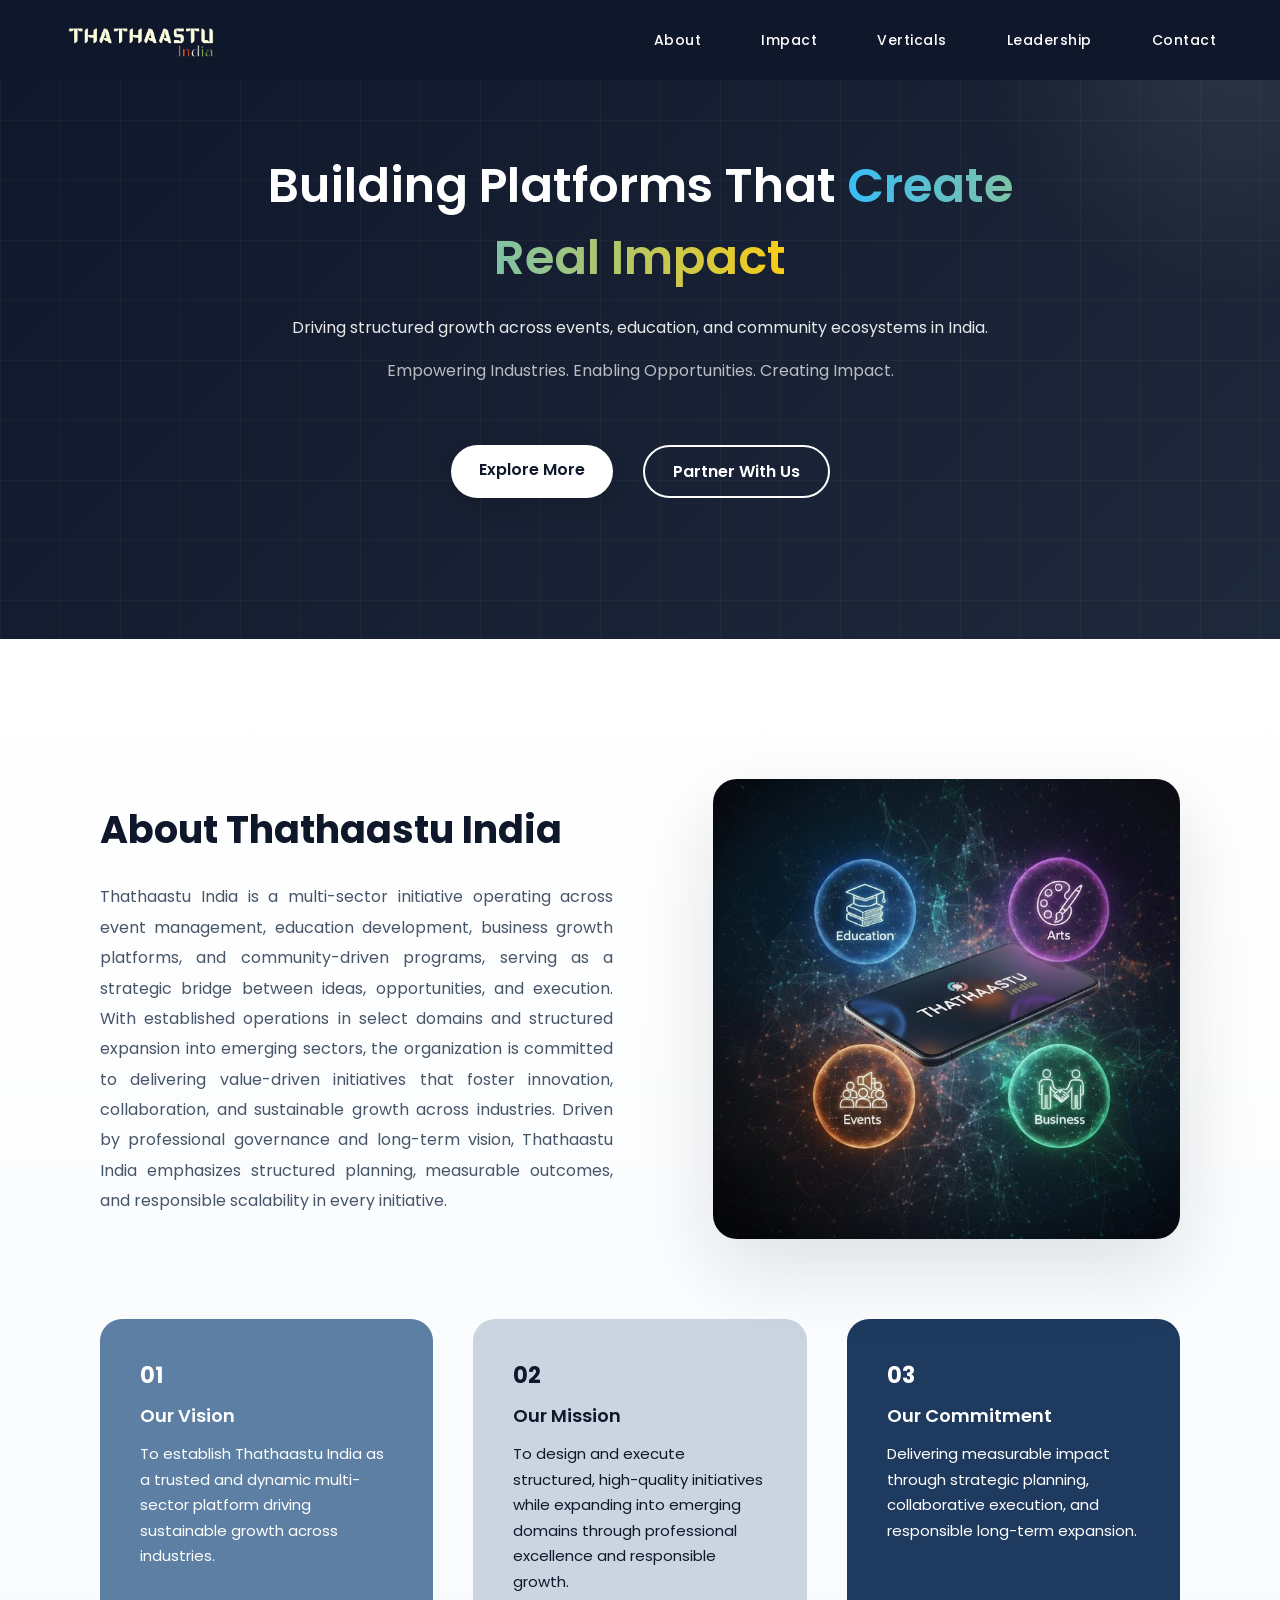
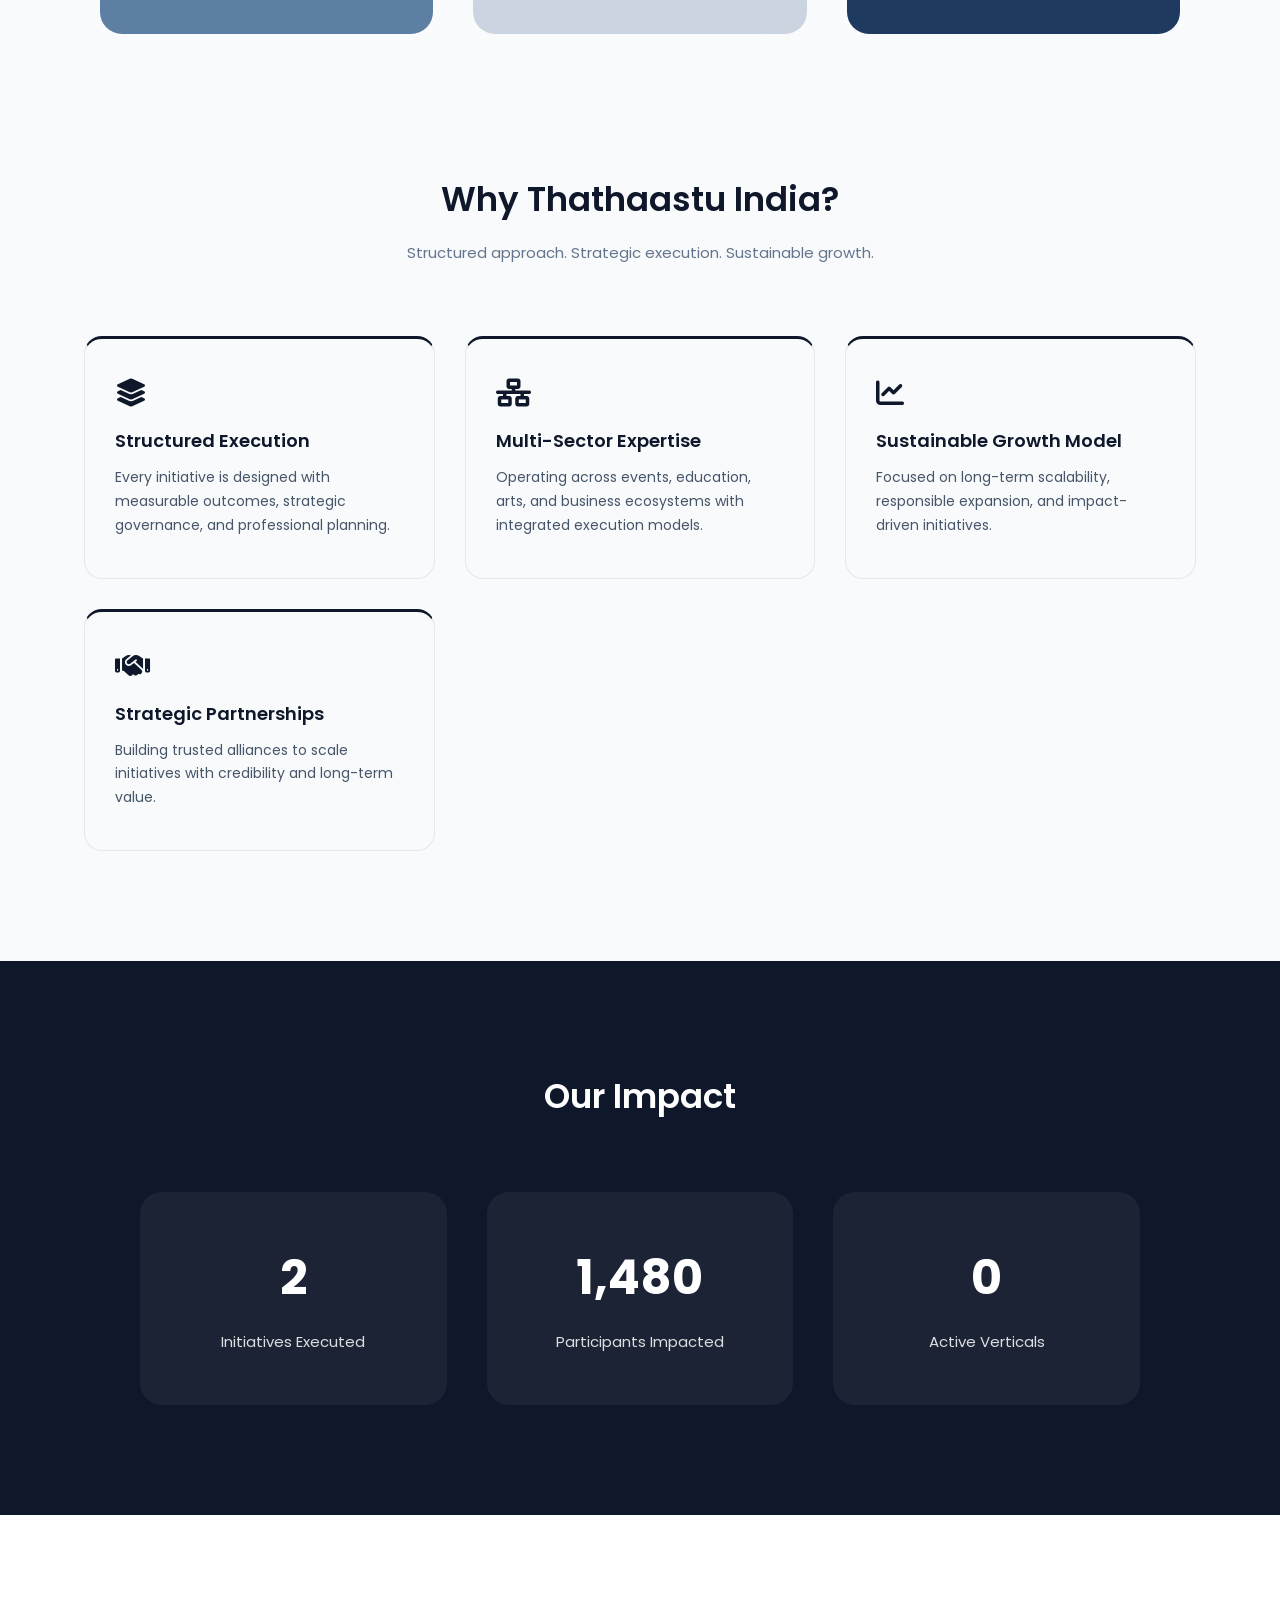
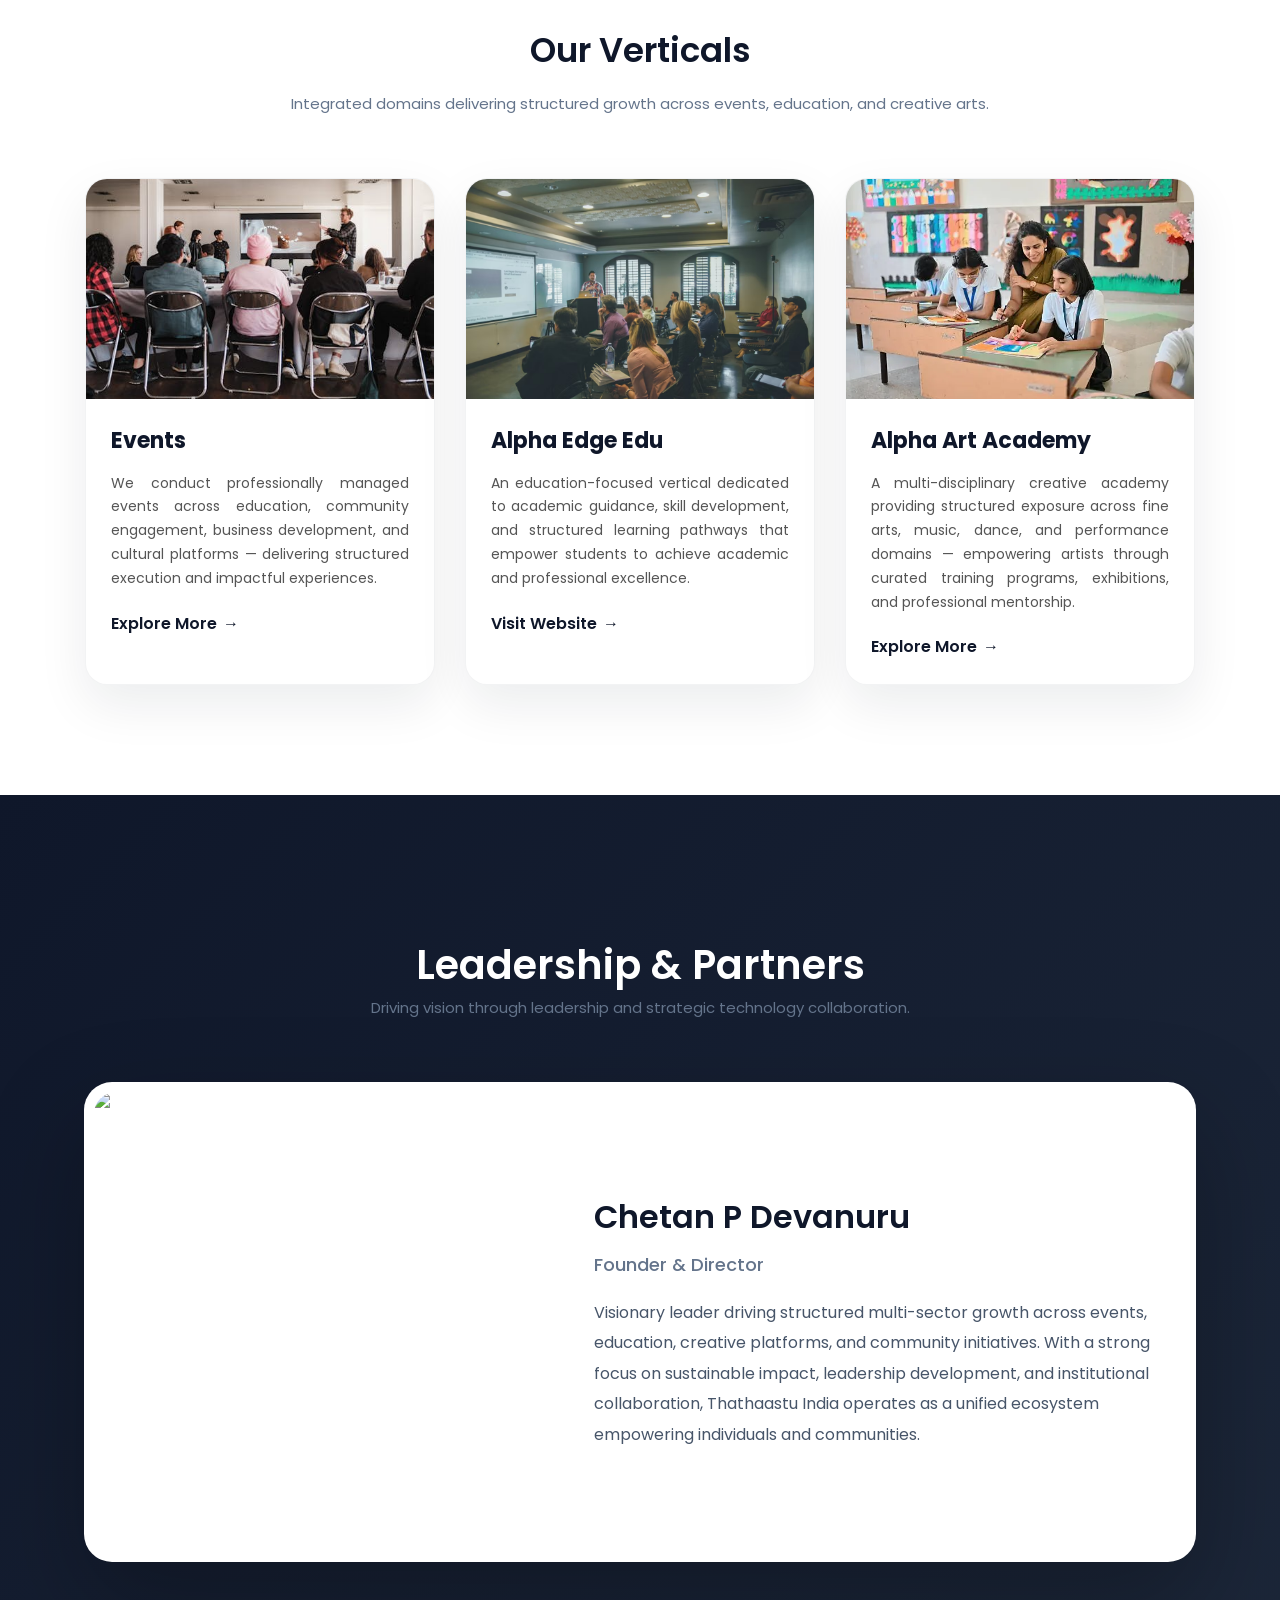
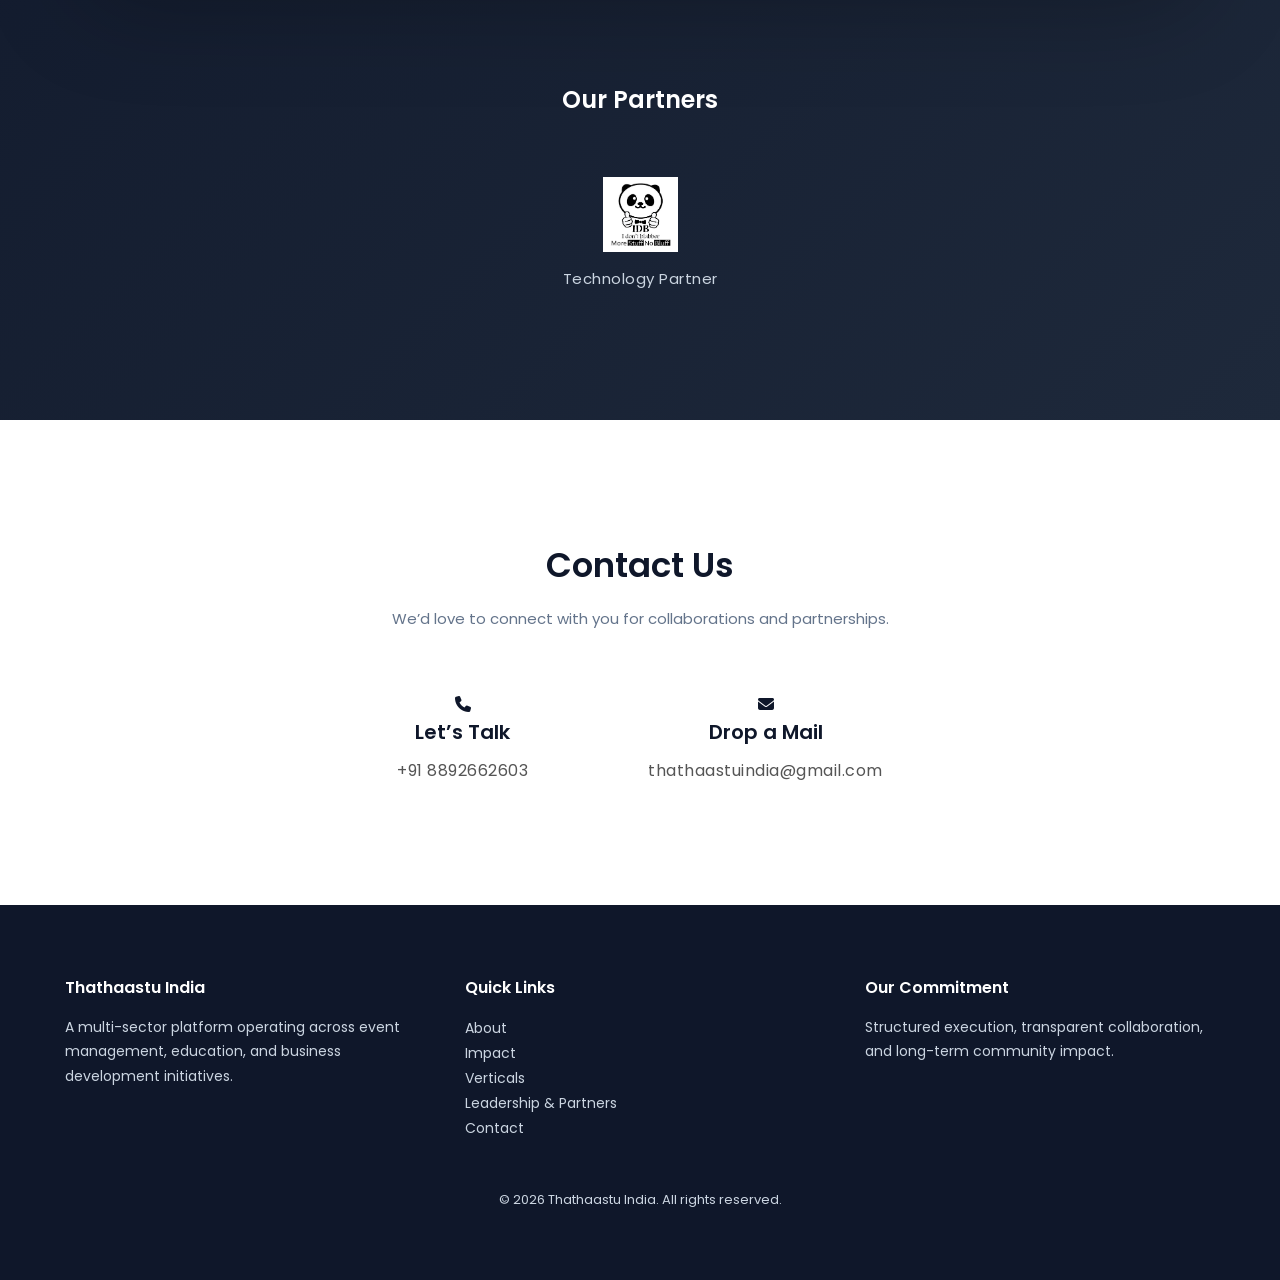
==== commit 1045ca25: "Updated code" ====
--- a/index.html
+++ b/index.html
@@ -4,7 +4,7 @@
 <head>
     <meta charset="UTF-8">
     <meta name="viewport" content="width=device-width, initial-scale=1.0">
-     <meta name="google-site-verification" content="Rb0XMoq9xOpMhMH4iqRgl684-voAo8vqmdARiye2pEc" />
+     
     <!-- Primary SEO -->
     <title>Thathaastu India | Multi-Sector Events, Education & Business Platform in India</title>
     <meta name="description"
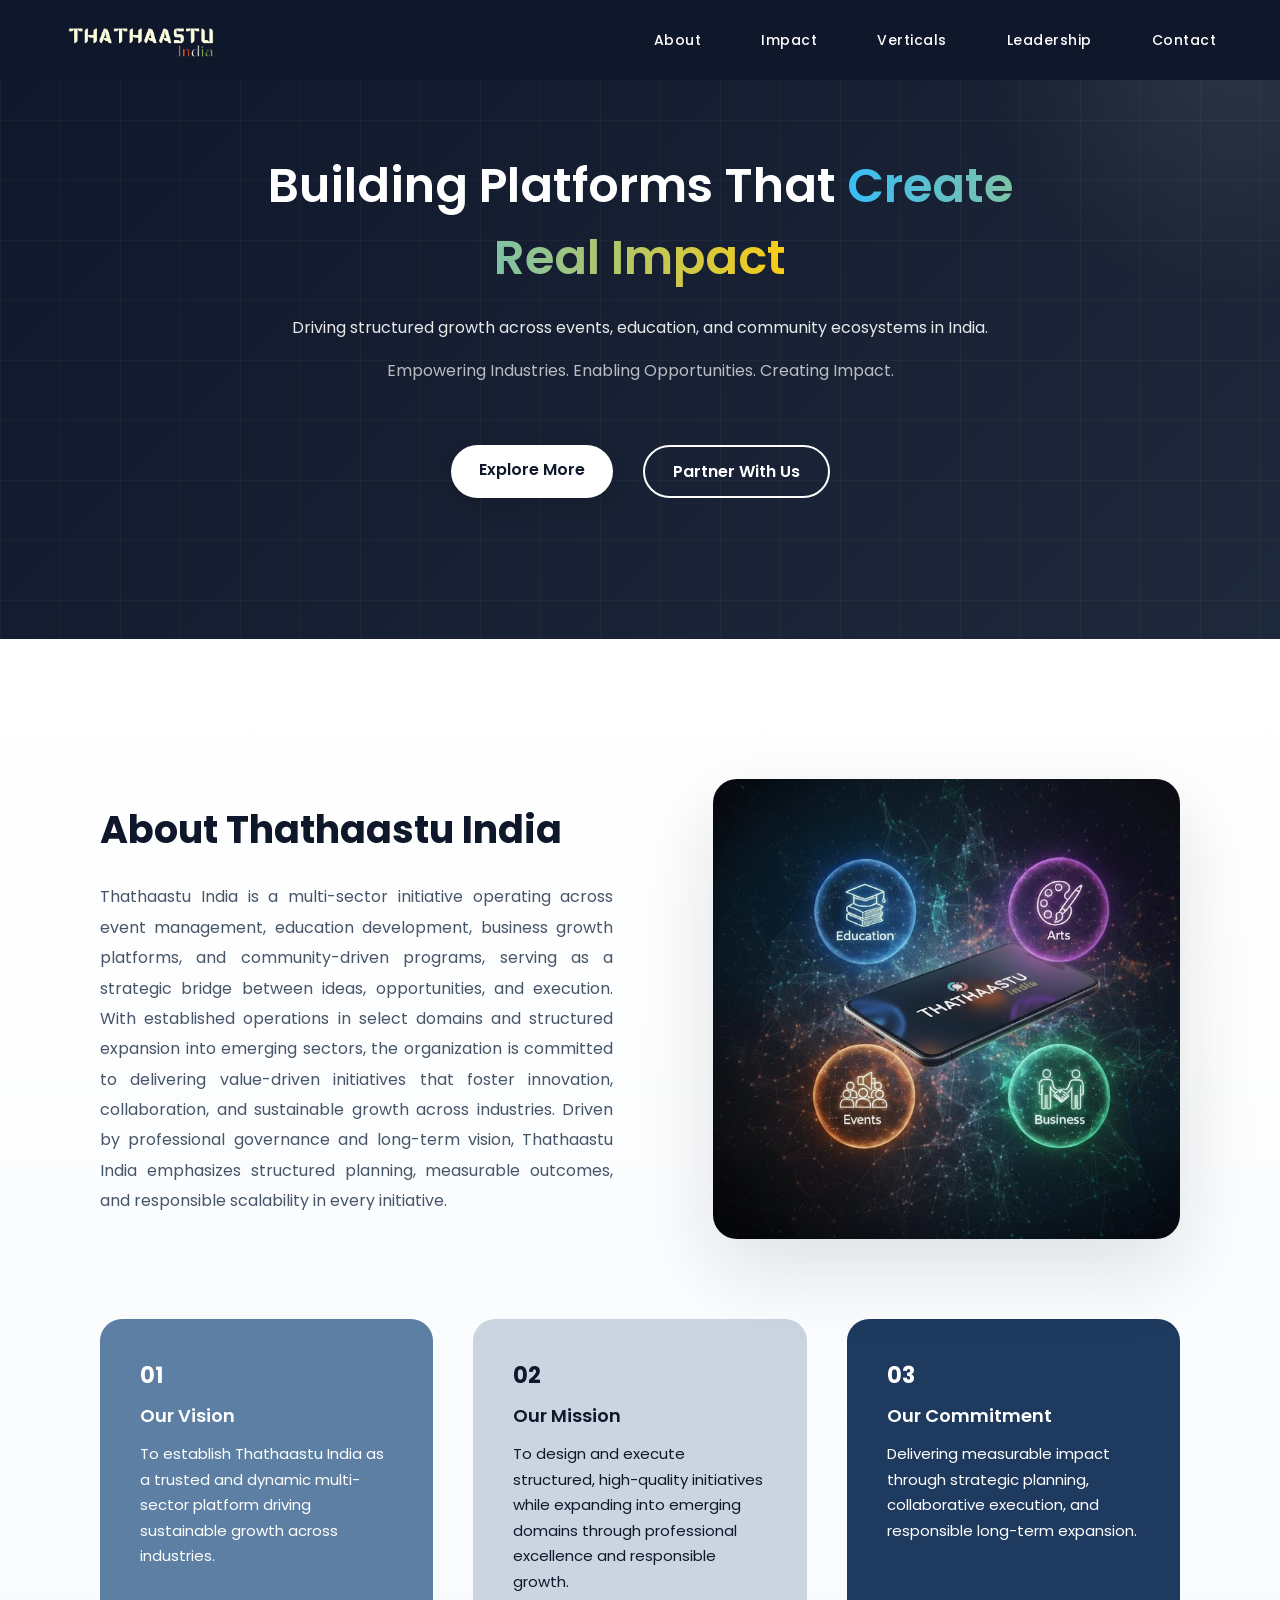
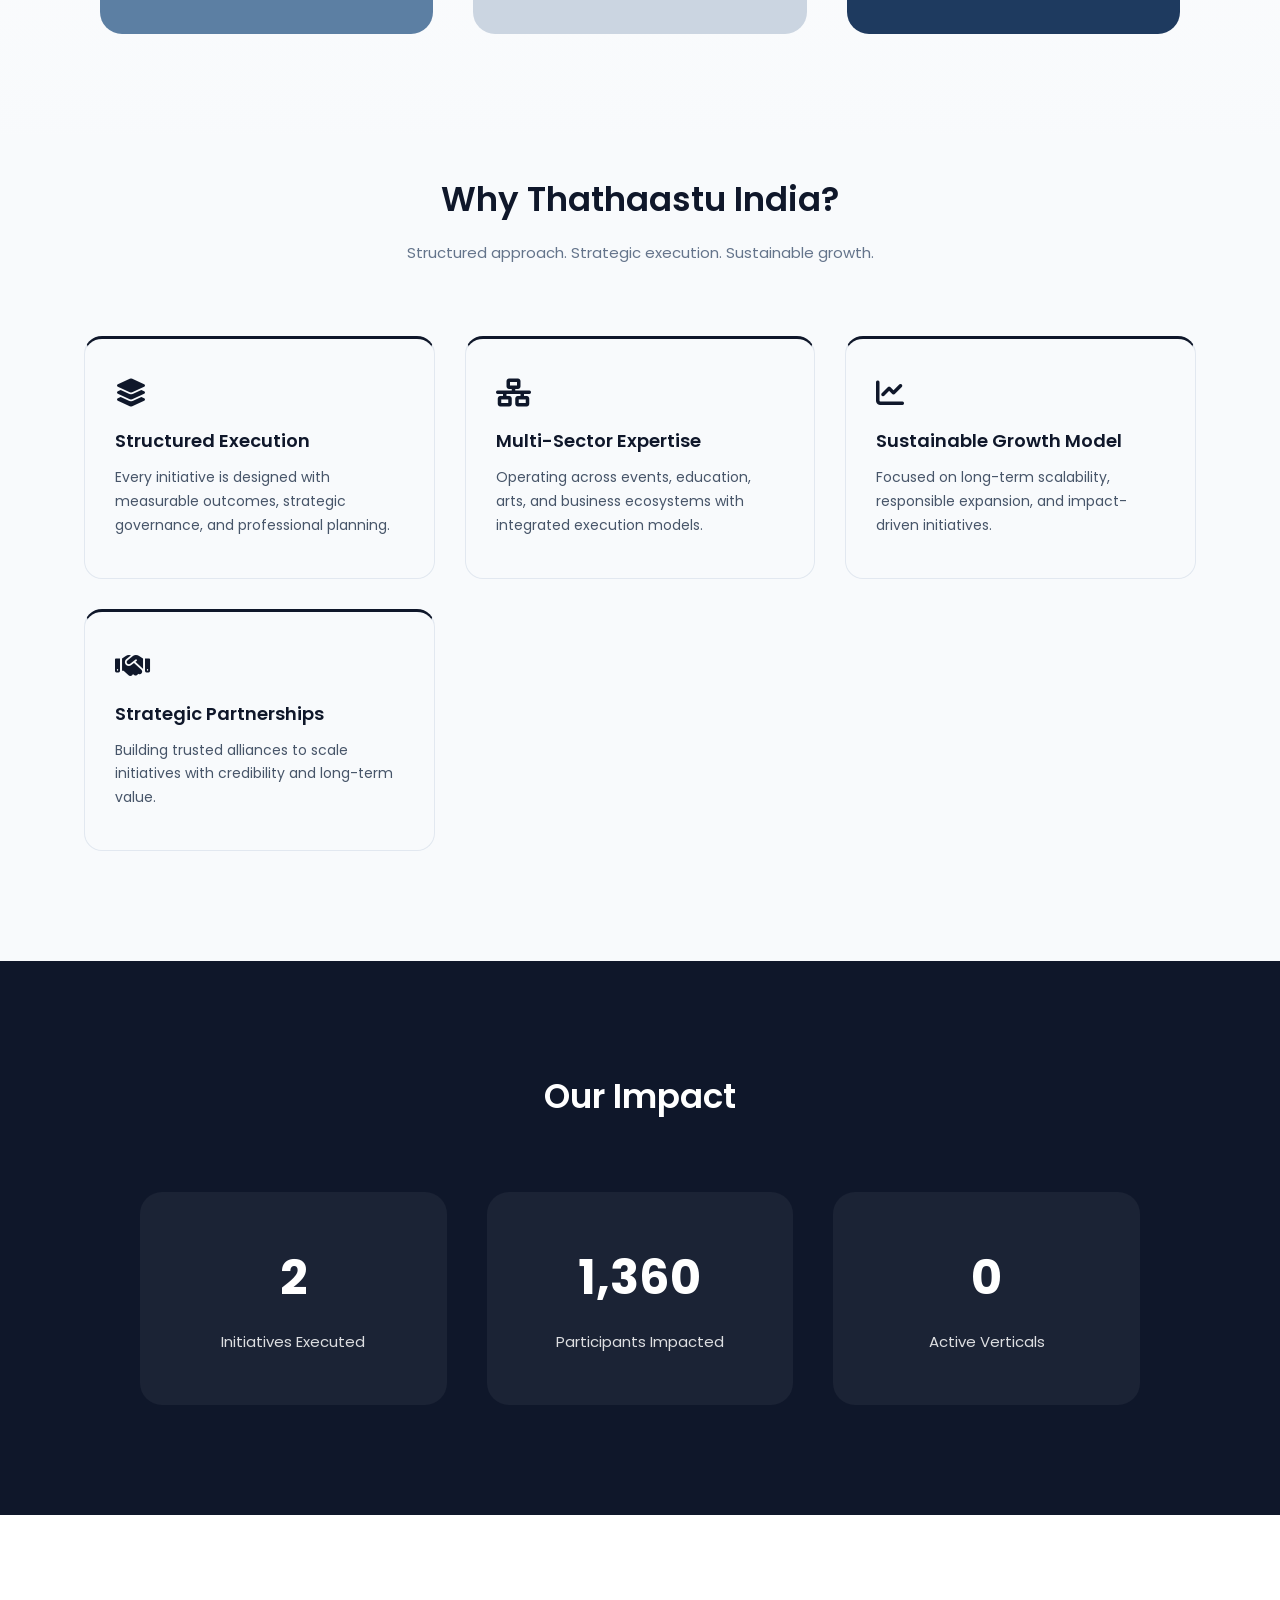
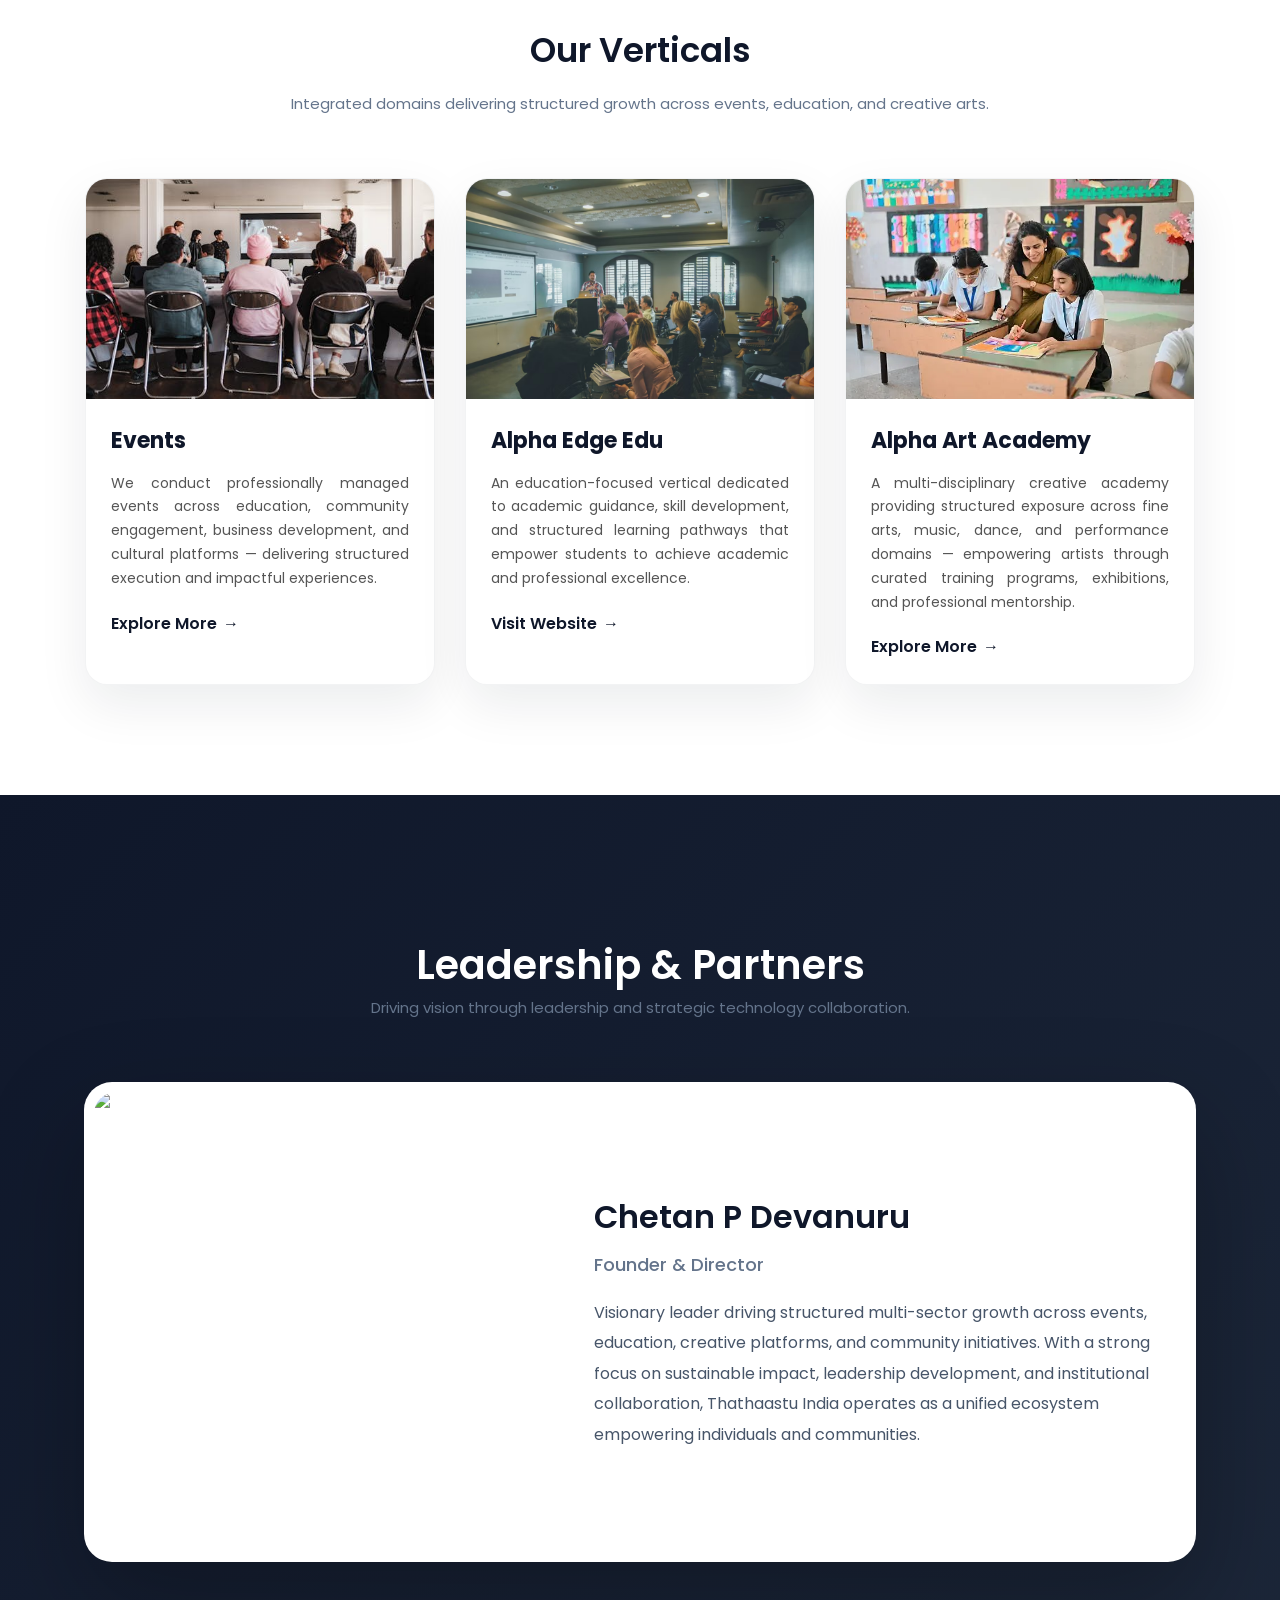
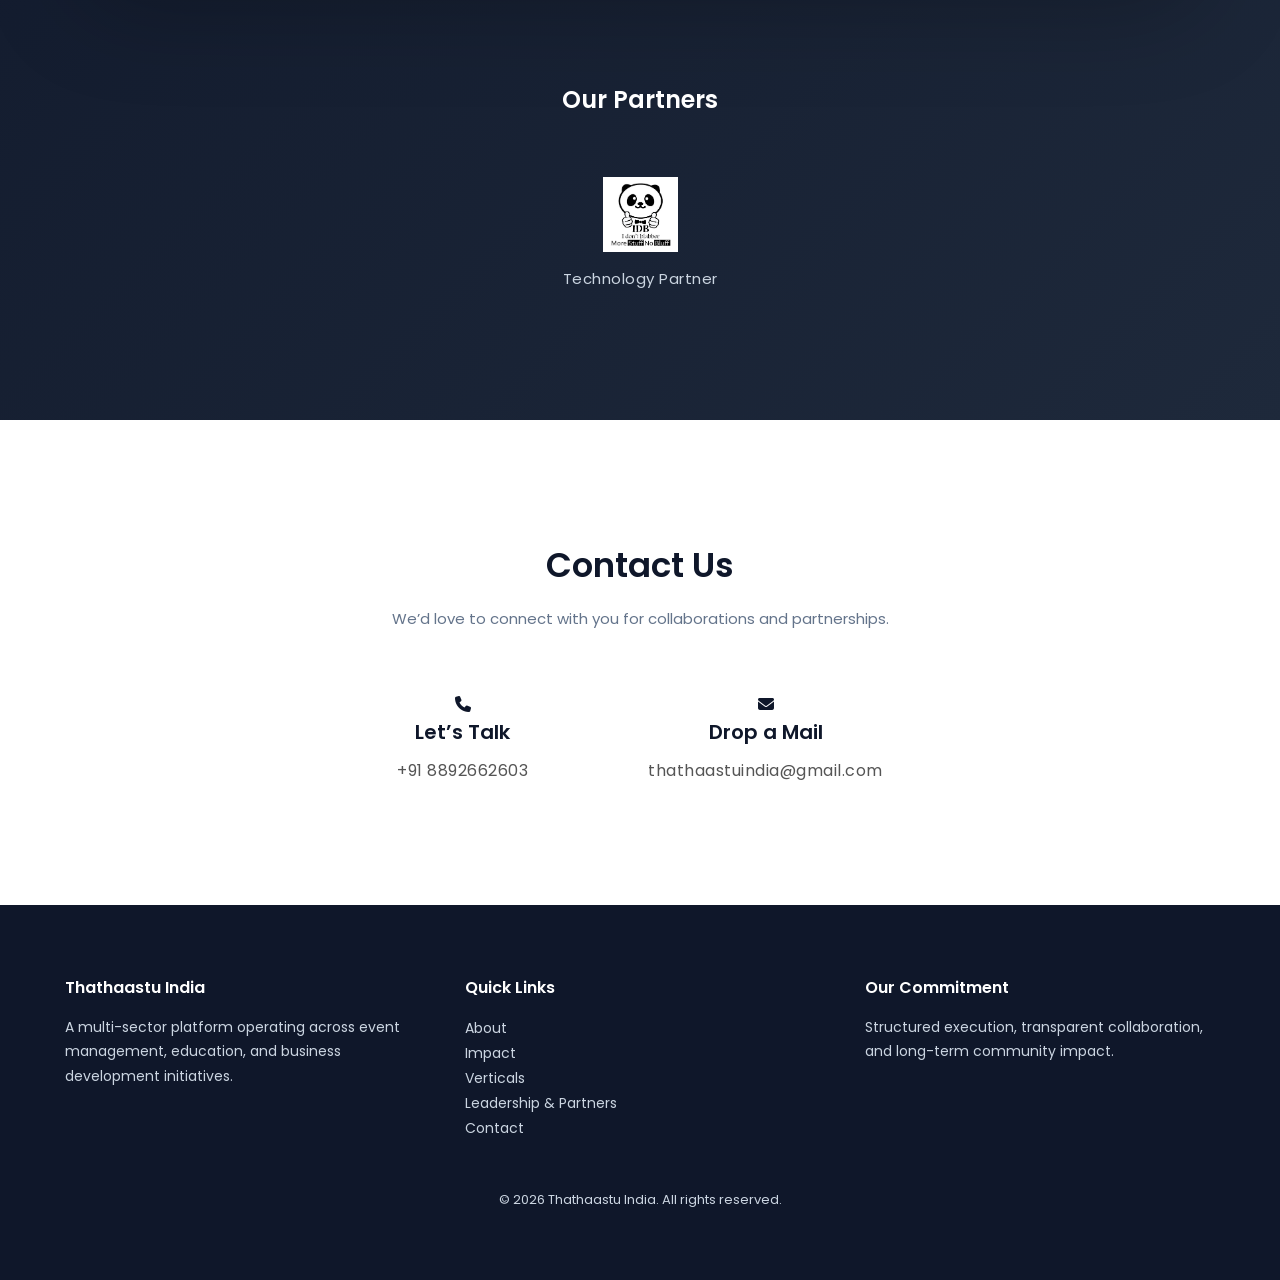
==== commit 9e9edce3: "Updated code" ====
--- a/index.html
+++ b/index.html
@@ -67,12 +67,12 @@
             </div>
 
             <nav id="navbar" class="nav">
-                <a href="#about-section-v3">About</a>
-                <a href="#impact">Impact</a>
-                <a href="#initiatives">Verticals</a>
-                <a href="#founder-section">Leadership</a>
-                <a href="#contact">Contact</a>
-            </nav>
+    <a href="#" class="scroll-link" data-target="about-section-v3">About</a>
+    <a href="#" class="scroll-link" data-target="impact">Impact</a>
+    <a href="#" class="scroll-link" data-target="initiatives">Verticals</a>
+    <a href="#" class="scroll-link" data-target="founder-section">Leadership</a>
+    <a href="#" class="scroll-link" data-target="contact">Contact</a>
+</nav>
 
             <div class="hamburger" id="hamburger">
                 <i class="fa-solid fa-bars"></i>
@@ -98,8 +98,8 @@
                 </p>
 
                 <div class="hero-buttons">
-                    <a href="#about-section-v3" class="btn-primary">Explore More</a>
-                    <a href="#contact" class="btn-secondary">Partner With Us</a>
+                    <a href="#" class="btn-primary scroll-link" data-target="about-section-v3">Explore More</a>
+<a href="#" class="btn-secondary scroll-link" data-target="contact">Partner With Us</a>
                 </div>
             </div>
         </section>
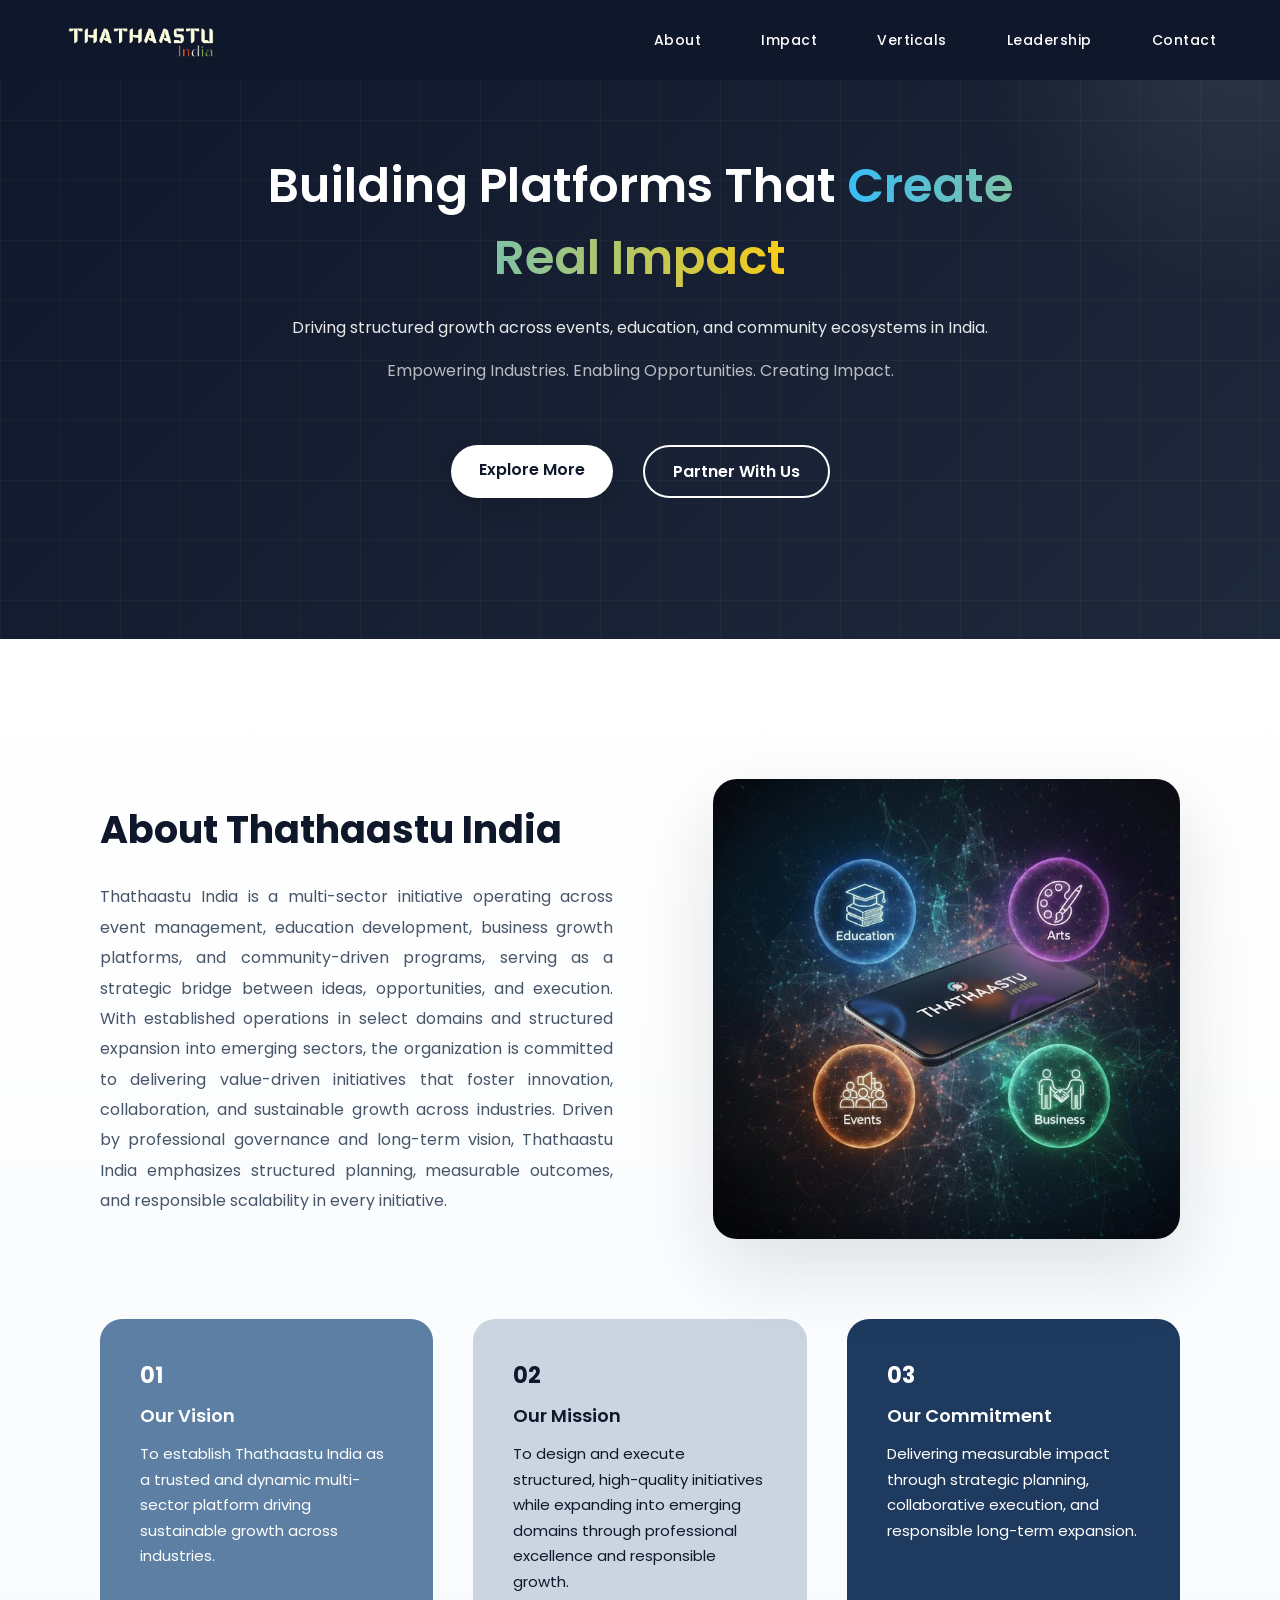
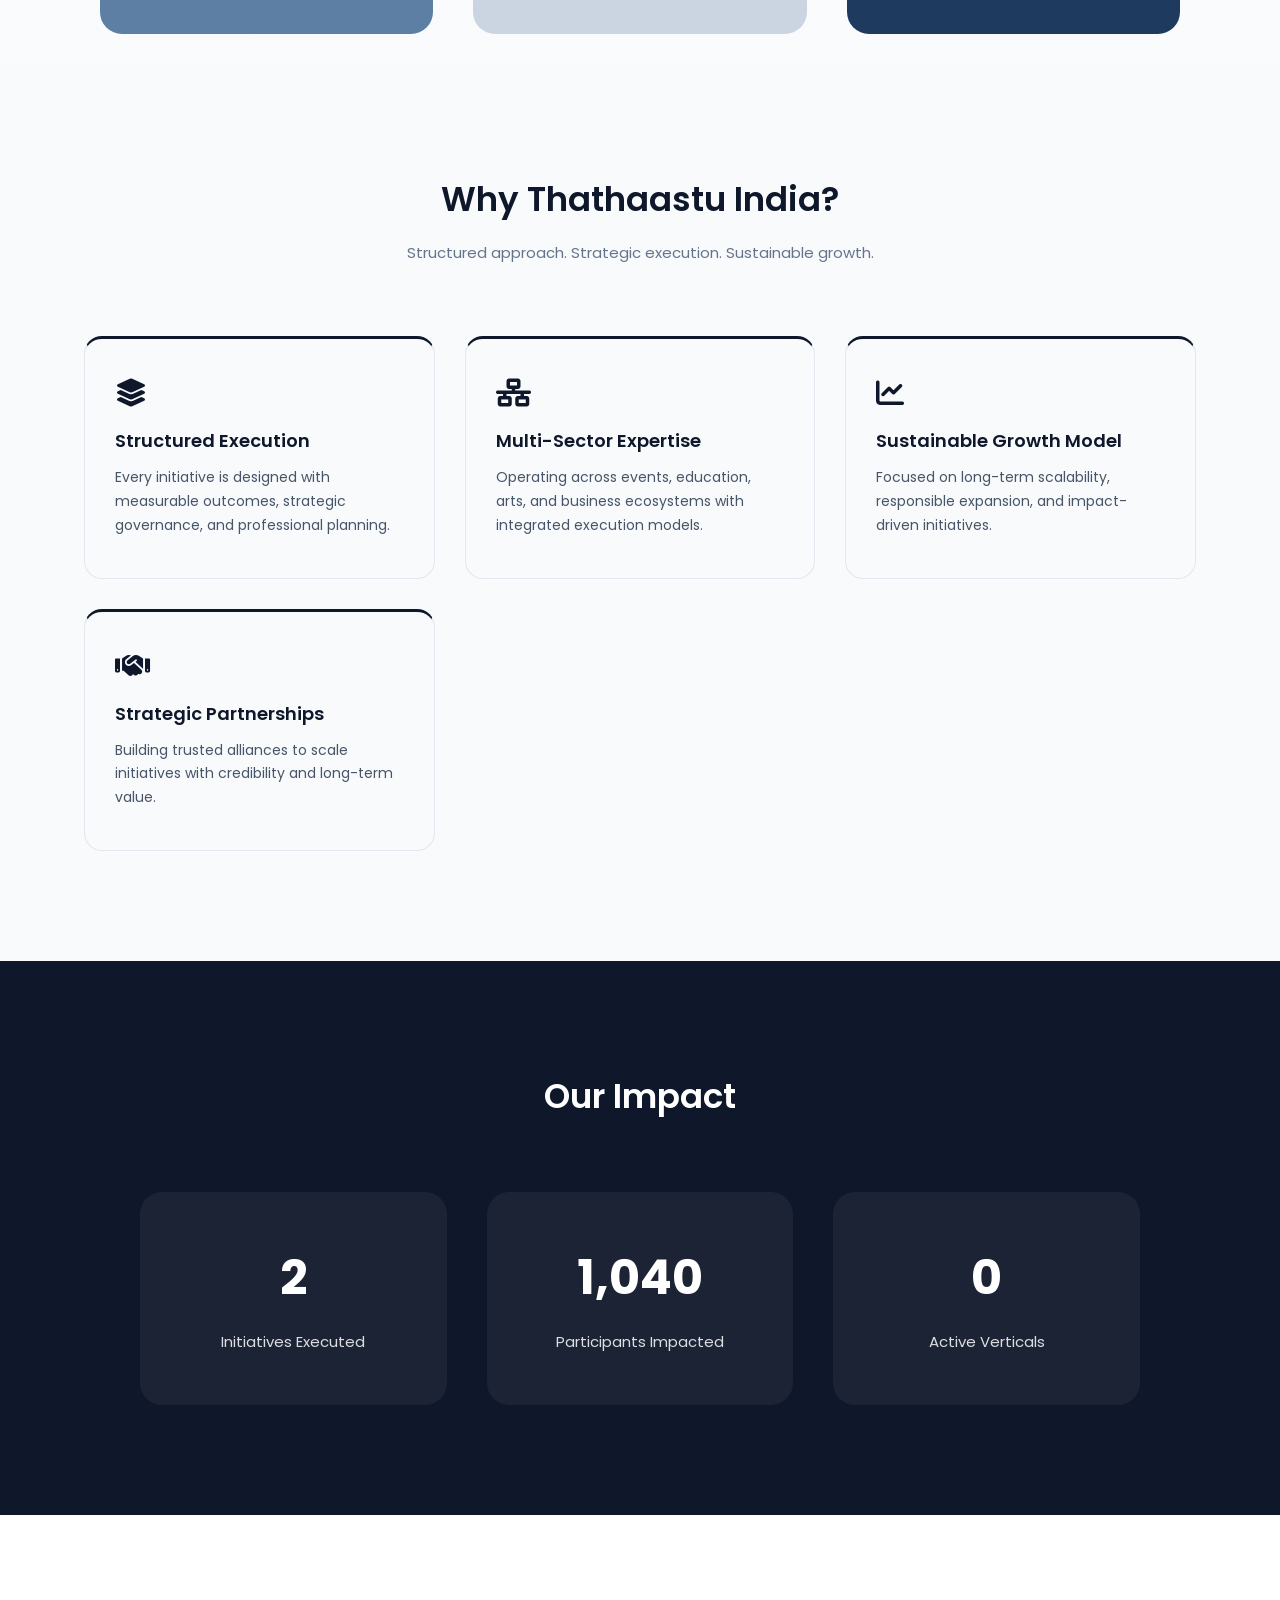
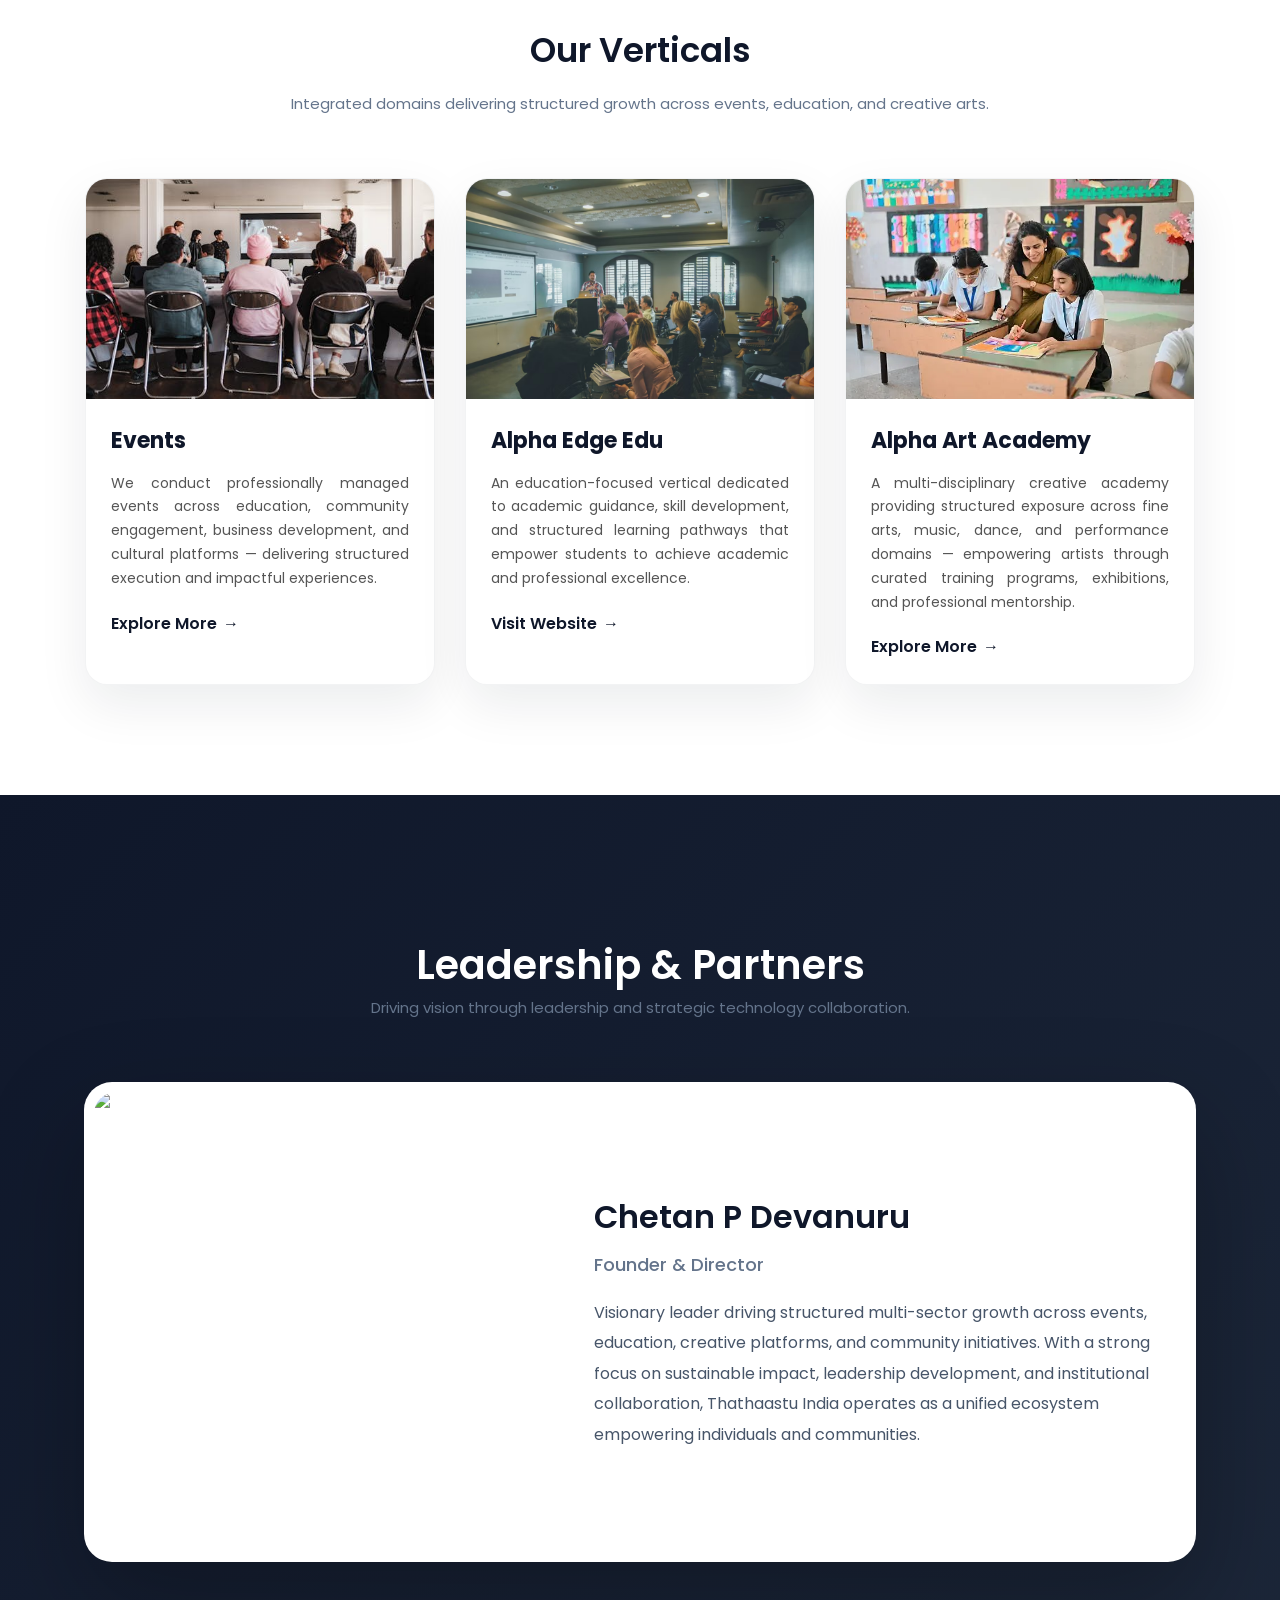
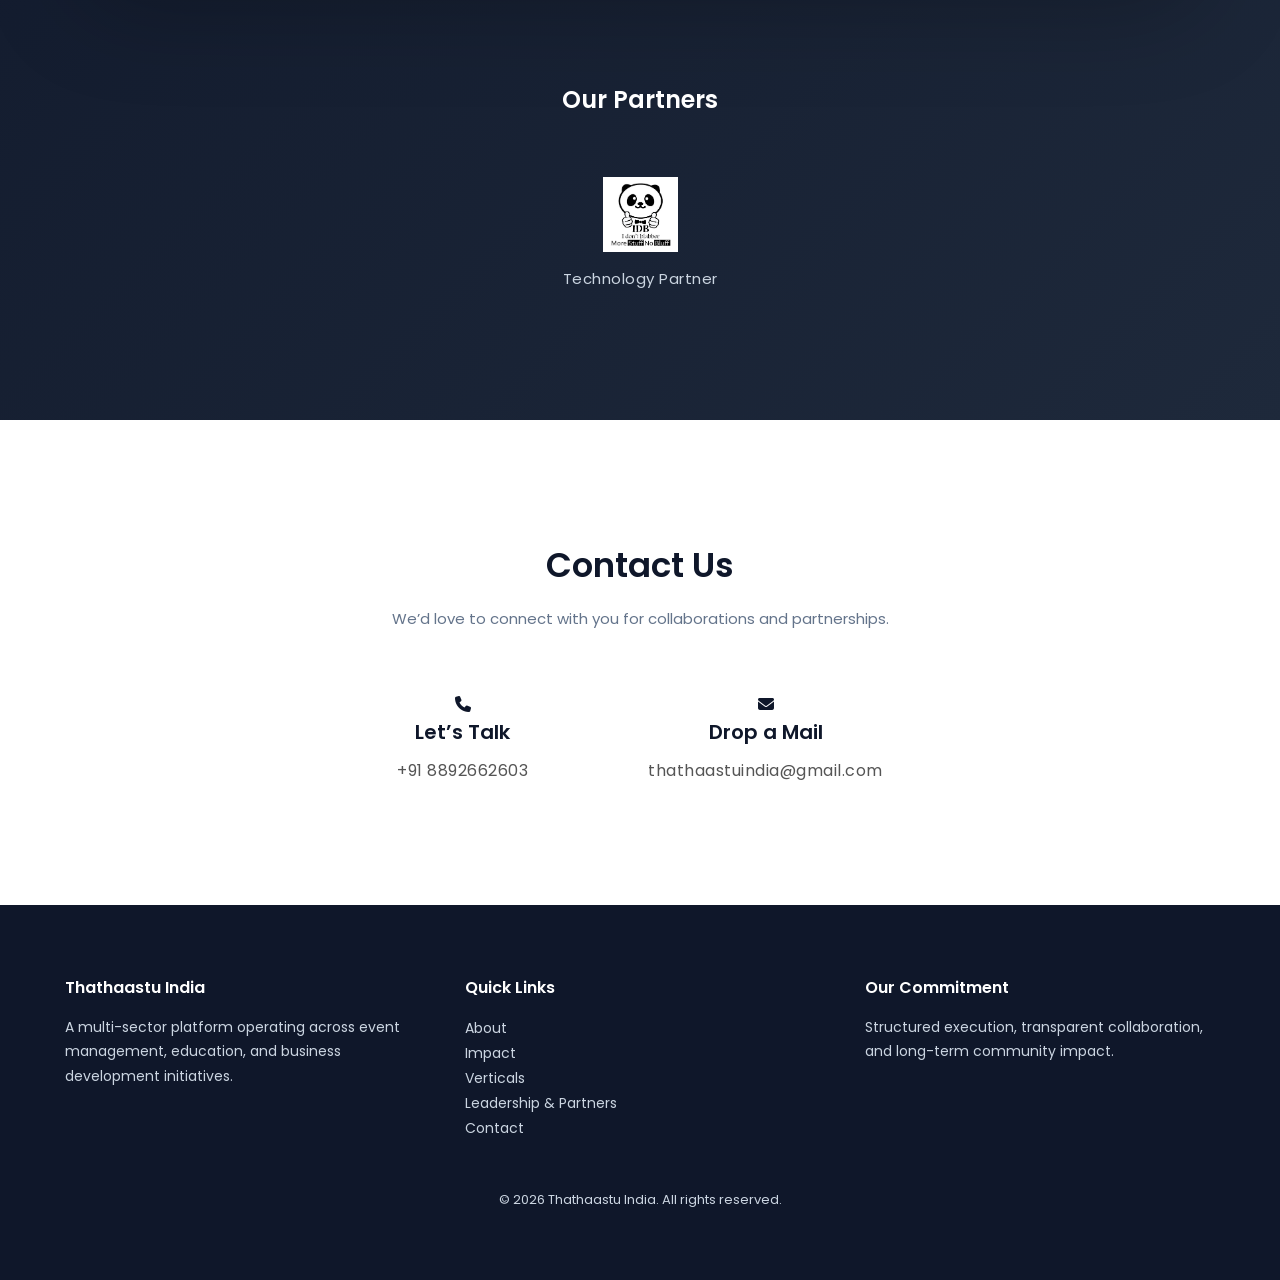
==== commit f364e7a3: "Updated code" ====
--- a/index.html
+++ b/index.html
@@ -4,7 +4,7 @@
 <head>
     <meta charset="UTF-8">
     <meta name="viewport" content="width=device-width, initial-scale=1.0">
-     
+
     <!-- Primary SEO -->
     <title>Thathaastu India | Multi-Sector Events, Education & Business Platform in India</title>
     <meta name="description"
@@ -67,12 +67,12 @@
             </div>
 
             <nav id="navbar" class="nav">
-    <a href="#" class="scroll-link" data-target="about-section-v3">About</a>
-    <a href="#" class="scroll-link" data-target="impact">Impact</a>
-    <a href="#" class="scroll-link" data-target="initiatives">Verticals</a>
-    <a href="#" class="scroll-link" data-target="founder-section">Leadership</a>
-    <a href="#" class="scroll-link" data-target="contact">Contact</a>
-</nav>
+                <a href="#" class="scroll-link" data-target="about-section-v3">About</a>
+                <a href="#" class="scroll-link" data-target="impact">Impact</a>
+                <a href="#" class="scroll-link" data-target="initiatives">Verticals</a>
+                <a href="#" class="scroll-link" data-target="founder-section">Leadership</a>
+                <a href="#" class="scroll-link" data-target="contact">Contact</a>
+            </nav>
 
             <div class="hamburger" id="hamburger">
                 <i class="fa-solid fa-bars"></i>
@@ -99,7 +99,7 @@
 
                 <div class="hero-buttons">
                     <a href="#" class="btn-primary scroll-link" data-target="about-section-v3">Explore More</a>
-<a href="#" class="btn-secondary scroll-link" data-target="contact">Partner With Us</a>
+                    <a href="#" class="btn-secondary scroll-link" data-target="contact">Partner With Us</a>
                 </div>
             </div>
         </section>
@@ -139,8 +139,10 @@
                             <img src="assets/thathaastu.png" class="about-v3-slide active-v3"
                                 alt="Thathaastu India Platform" loading="lazy">
                             <img src="assets/slide2.jpg" class="about-v3-slide" alt="Events Platform" loading="lazy">
-                            <img src="assets/slide3.png" class="about-v3-slide" alt="Education Development" loading="lazy">
-                            <img src="assets/slide4.png" class="about-v3-slide" alt="Business Growth Ecosystem" loading="lazy">
+                            <img src="assets/slide3.png" class="about-v3-slide" alt="Education Development"
+                                loading="lazy">
+                            <img src="assets/slide4.png" class="about-v3-slide" alt="Business Growth Ecosystem"
+                                loading="lazy">
                         </div>
                     </div>
                 </div>
@@ -363,60 +365,60 @@
                 </div>
             </div>
         </section>
-    
- 
-<!-- ================= FOUNDER SECTION FULL BLUE ================= -->
-
-<section class="founder-section" id="founder-section">
-
-  <div class="container">
-
-    <h2 class="founder-main-title">Leadership & Partners</h2>
-     <p class="section-sub">
+
+
+        <!-- ================= FOUNDER SECTION FULL BLUE ================= -->
+
+        <section class="founder-section" id="founder-section">
+
+            <div class="container">
+
+                <h2 class="founder-main-title">Leadership & Partners</h2>
+                <p class="section-sub">
                     Driving vision through leadership and strategic technology collaboration.
                 </p>
-    <div class="founder-card">
-
-      <div class="founder-image">
-        <img src="assets/founder.jpg" alt="Chetan P Devanuru - Founder of Thathaastu India">
-      </div>
-
-      <div class="founder-content">
-        <h3>Chetan P Devanuru</h3>
-        <h4>Founder & Director</h4>
-        <p>
-          Visionary leader driving structured multi-sector growth across events,
-          education, creative platforms, and community initiatives. With a strong
-          focus on sustainable impact, leadership development, and institutional
-          collaboration, Thathaastu India operates as a unified ecosystem
-          empowering individuals and communities.
-        </p>
-      </div>
-
-    </div>
-
-    <!-- PARTNERS -->
-
-    <div class="partners-section">
-
-      <h3 class="partners-title">Our Partners</h3>
-
-      <div class="partners-bar">
-
-        <div class="partner-item">
-          <img src="assets/idb.png" alt="IDB Technology Partner Logo">
-          <span>Technology Partner</span>
-        </div>
-
-     
-
-      </div>
-
-    </div>
-
-  </div>
-
-</section>
+                <div class="founder-card">
+
+                    <div class="founder-image">
+                        <img src="assets/founder.jpg" alt="Chetan P Devanuru - Founder of Thathaastu India">
+                    </div>
+
+                    <div class="founder-content">
+                        <h3>Chetan P Devanuru</h3>
+                        <h4>Founder & Director</h4>
+                        <p>
+                            Visionary leader driving structured multi-sector growth across events,
+                            education, creative platforms, and community initiatives. With a strong
+                            focus on sustainable impact, leadership development, and institutional
+                            collaboration, Thathaastu India operates as a unified ecosystem
+                            empowering individuals and communities.
+                        </p>
+                    </div>
+
+                </div>
+
+                <!-- PARTNERS -->
+
+                <div class="partners-section">
+
+                    <h3 class="partners-title">Our Partners</h3>
+
+                    <div class="partners-bar">
+
+                        <div class="partner-item">
+                            <img src="assets/idb.png" alt="IDB Technology Partner Logo">
+                            <span>Technology Partner</span>
+                        </div>
+
+
+
+                    </div>
+
+                </div>
+
+            </div>
+
+        </section>
 
         <!-- ================= CONTACT ================= -->
 
@@ -460,12 +462,11 @@
 
             <div>
                 <h4>Quick Links</h4>
-                <a href="#about-section-v3">About</a><br>
-                <a href="#impact">Impact</a><br>
-                <a href="#initiatives">Verticals</a><br>
-                <a href="#founder-section">Leadership & Partners</a><br>
-                <a href="#contact">Contact</a>
-
+                <a href="#" class="scroll-link" data-target="about-section-v3">About</a><br>
+<a href="#" class="scroll-link" data-target="impact">Impact</a><br>
+<a href="#" class="scroll-link" data-target="initiatives">Verticals</a><br>
+<a href="#" class="scroll-link" data-target="founder-section">Leadership & Partners</a><br>
+<a href="#" class="scroll-link" data-target="contact">Contact</a>
             </div>
 
             <div>
@@ -481,7 +482,7 @@
             © 2026 Thathaastu India. All rights reserved.
         </div>
     </footer>
-<script src="script.js"></script>
+    <script src="script.js"></script>
 </body>
 
 </html>
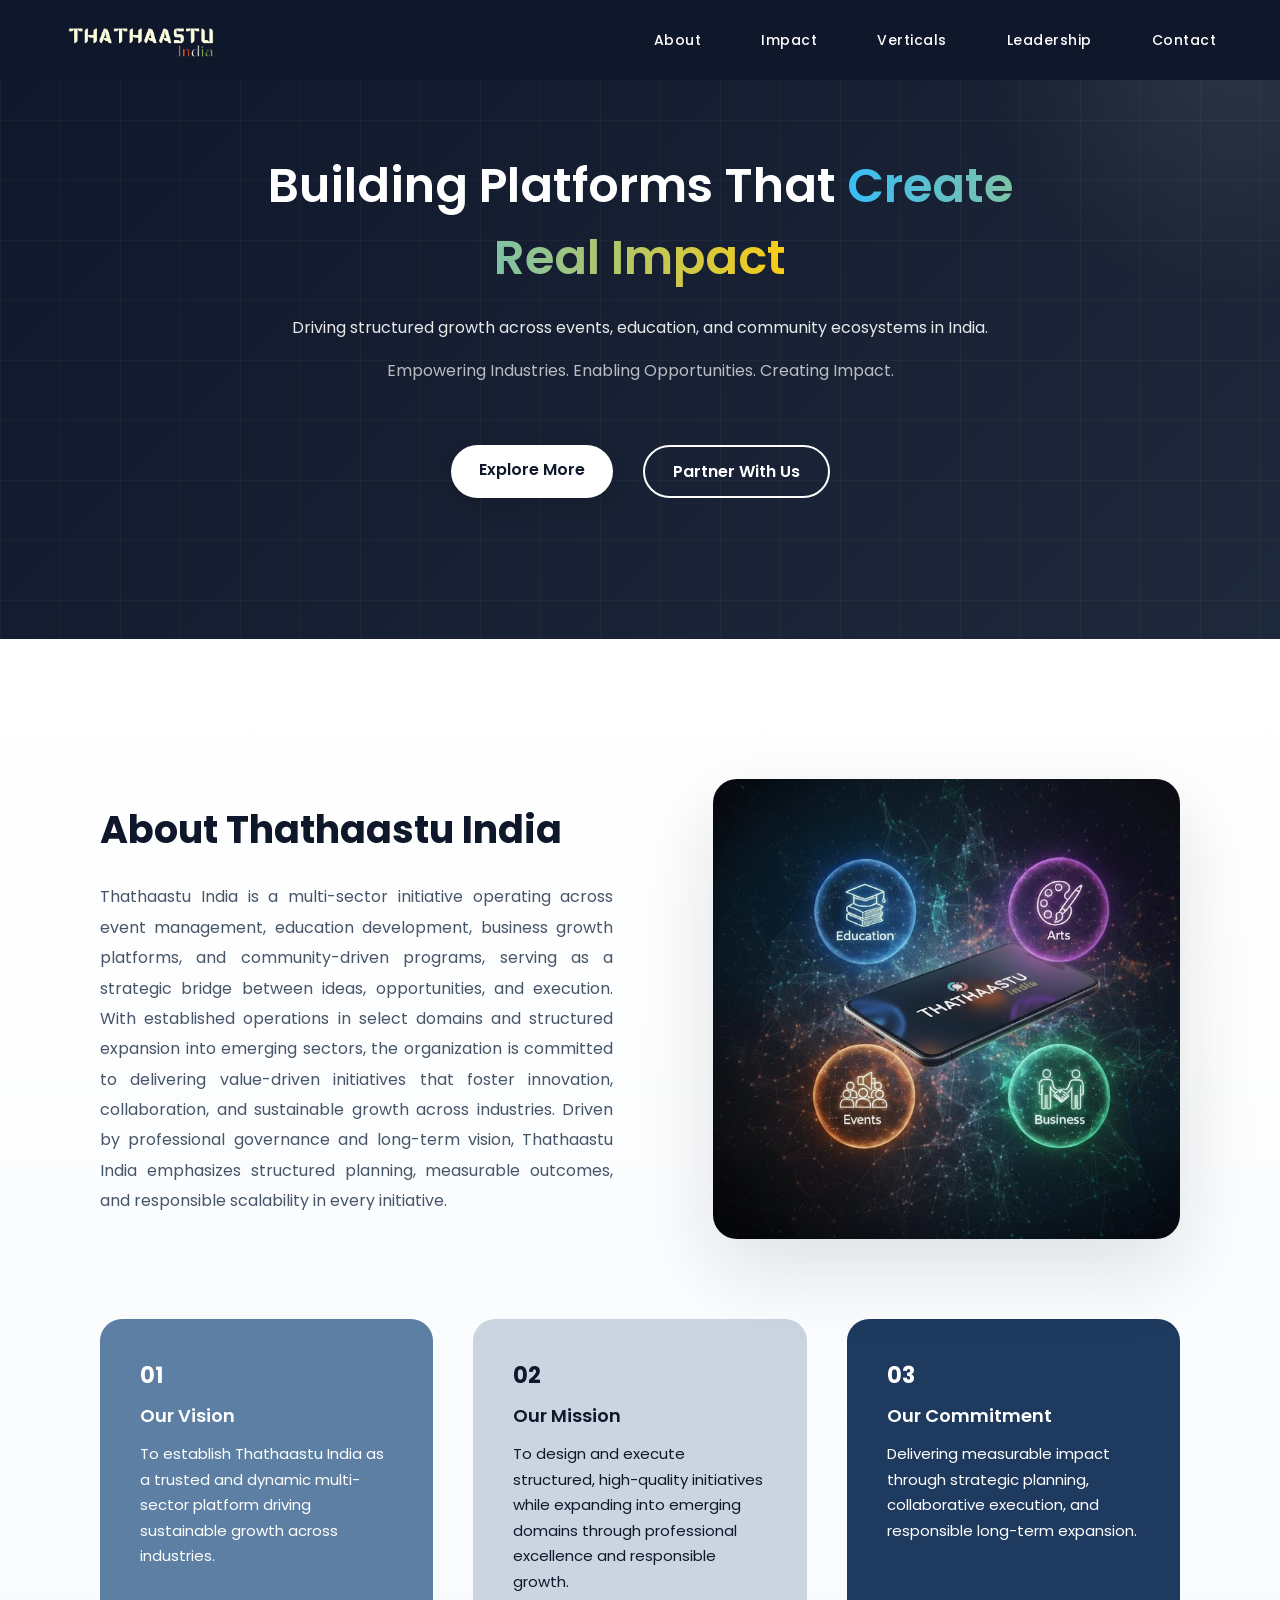
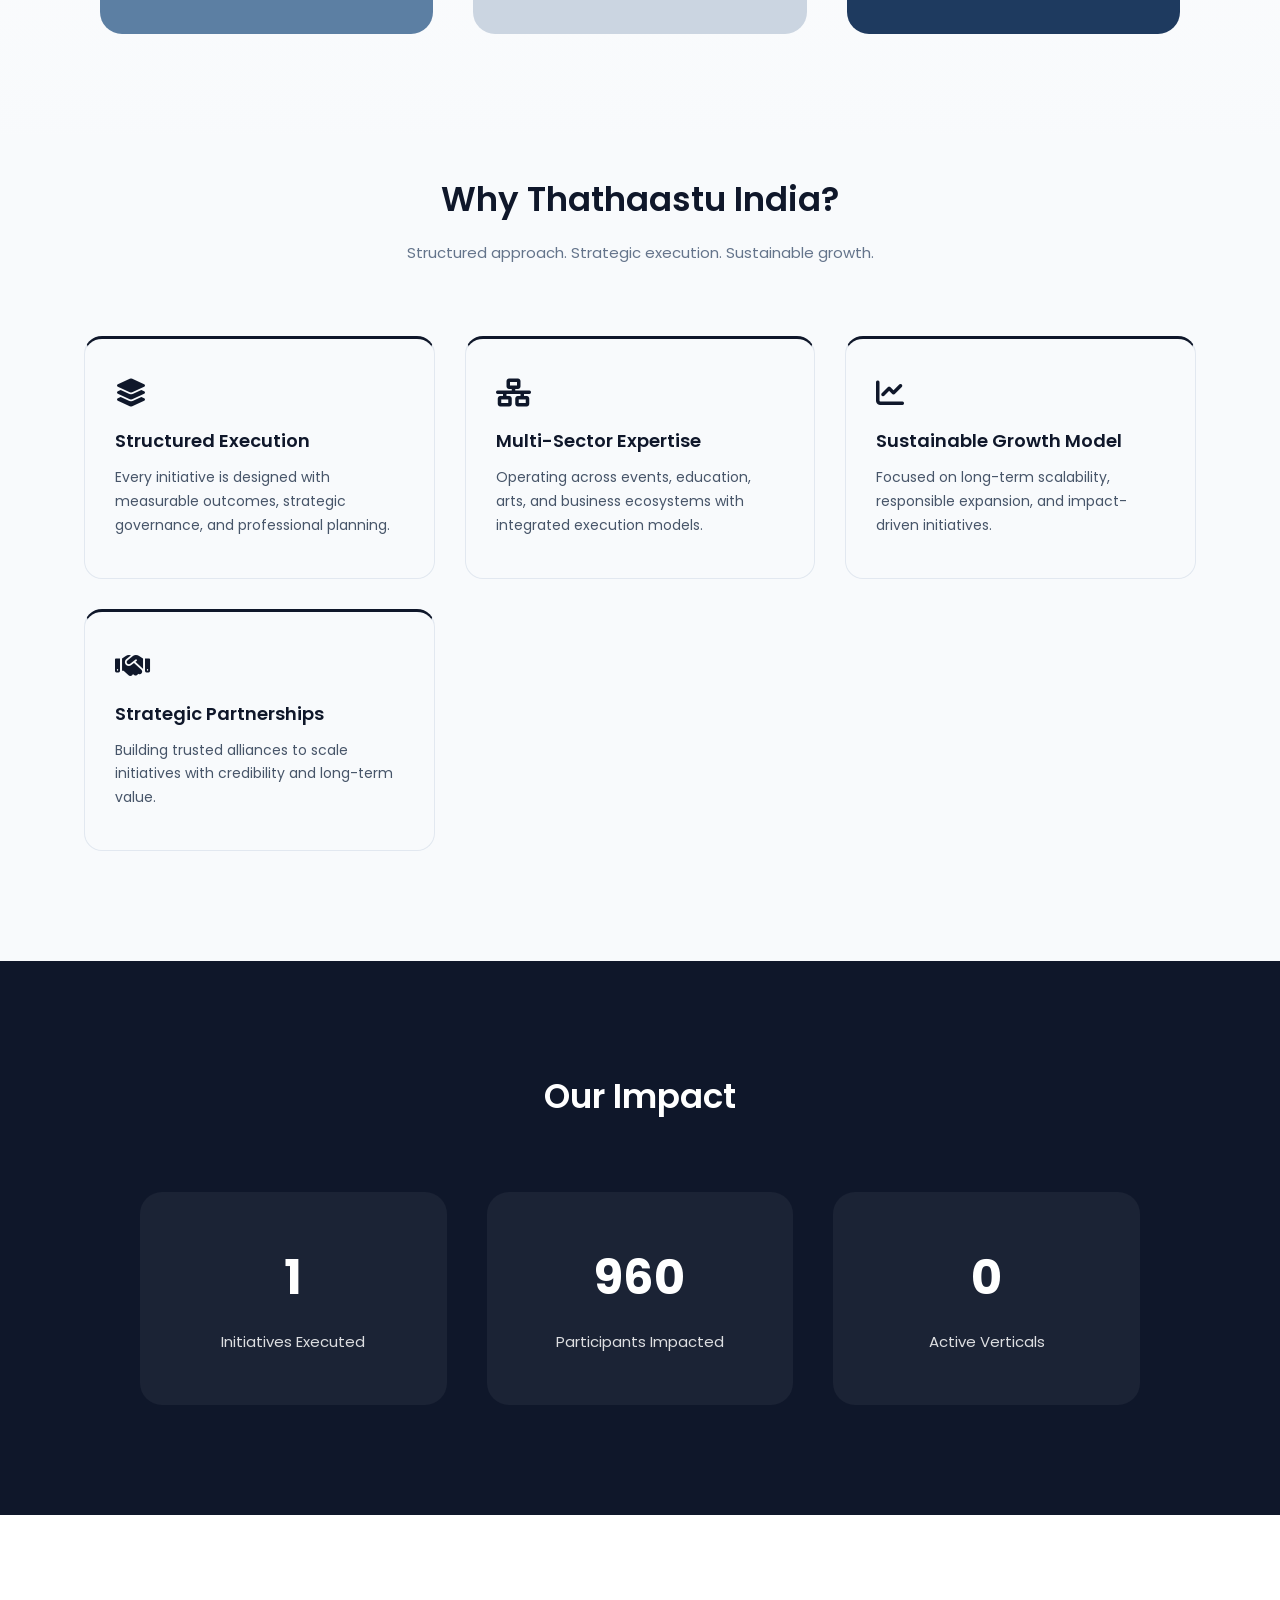
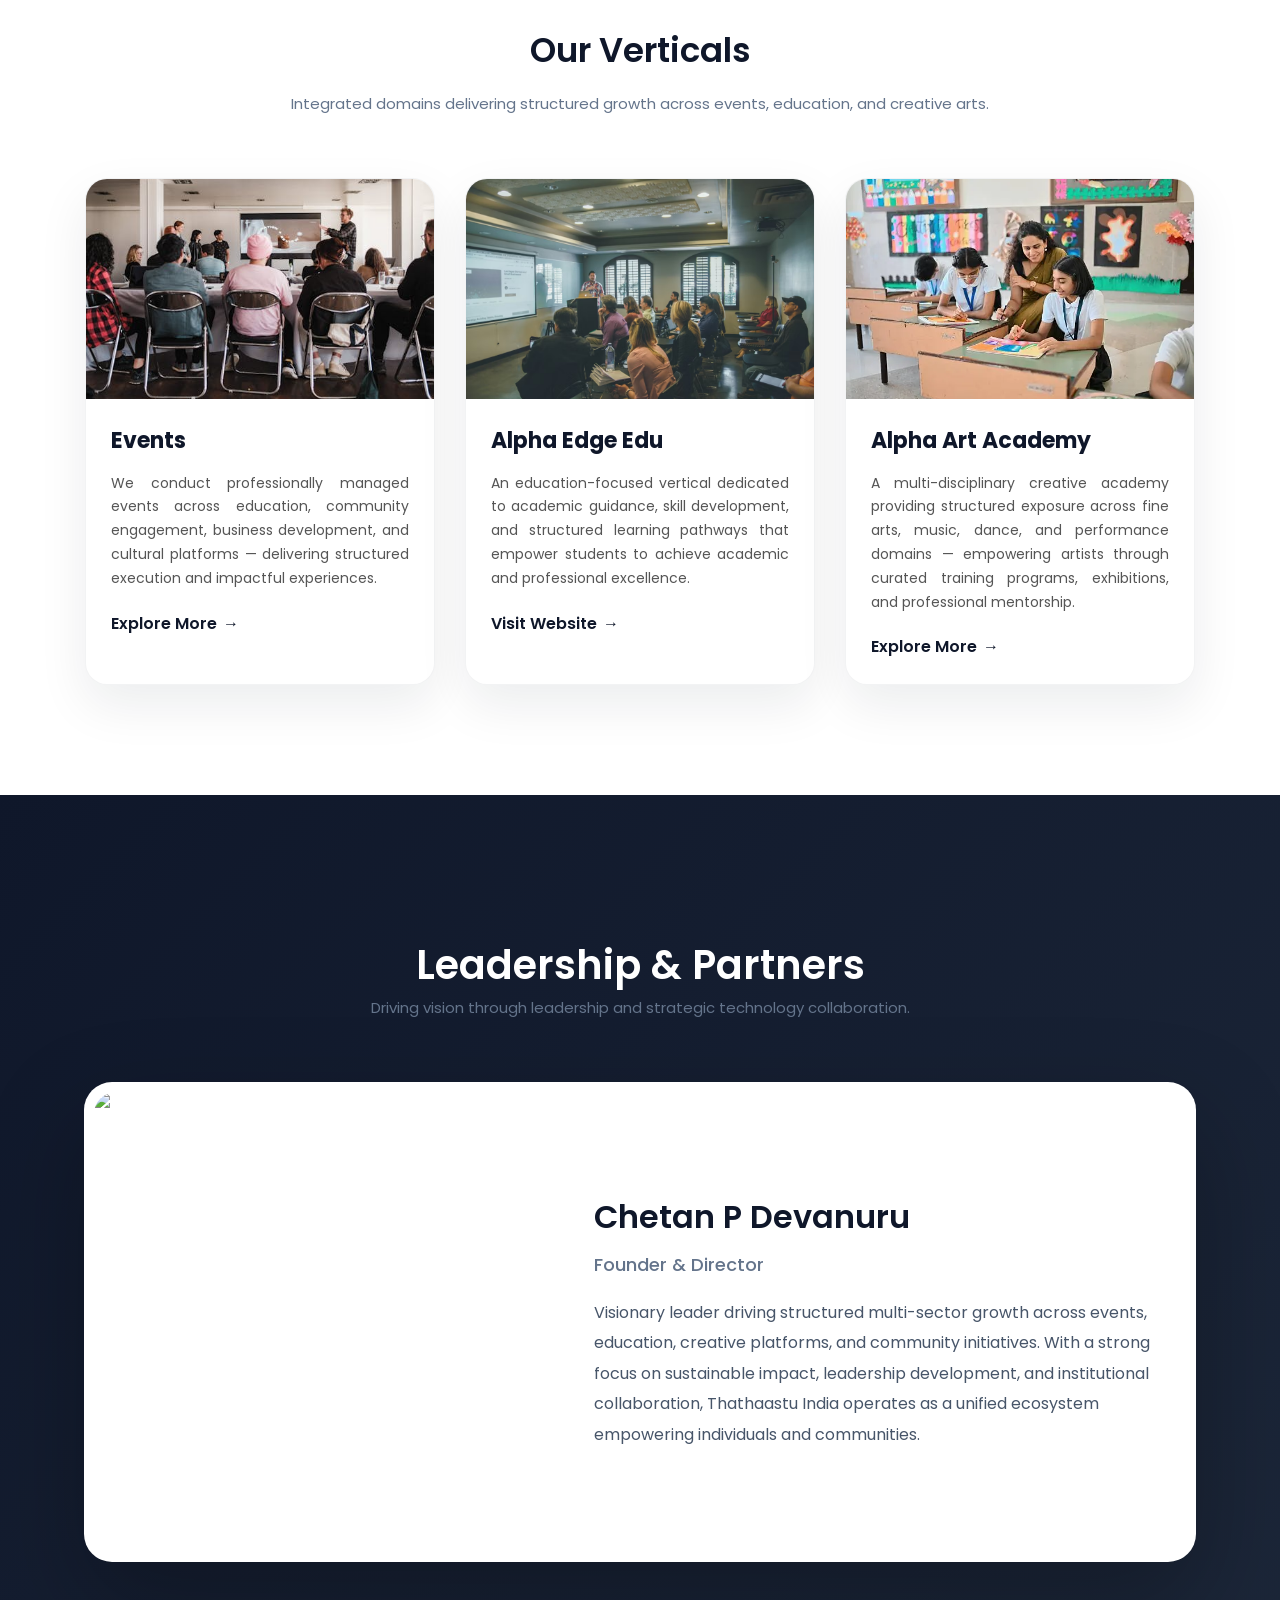
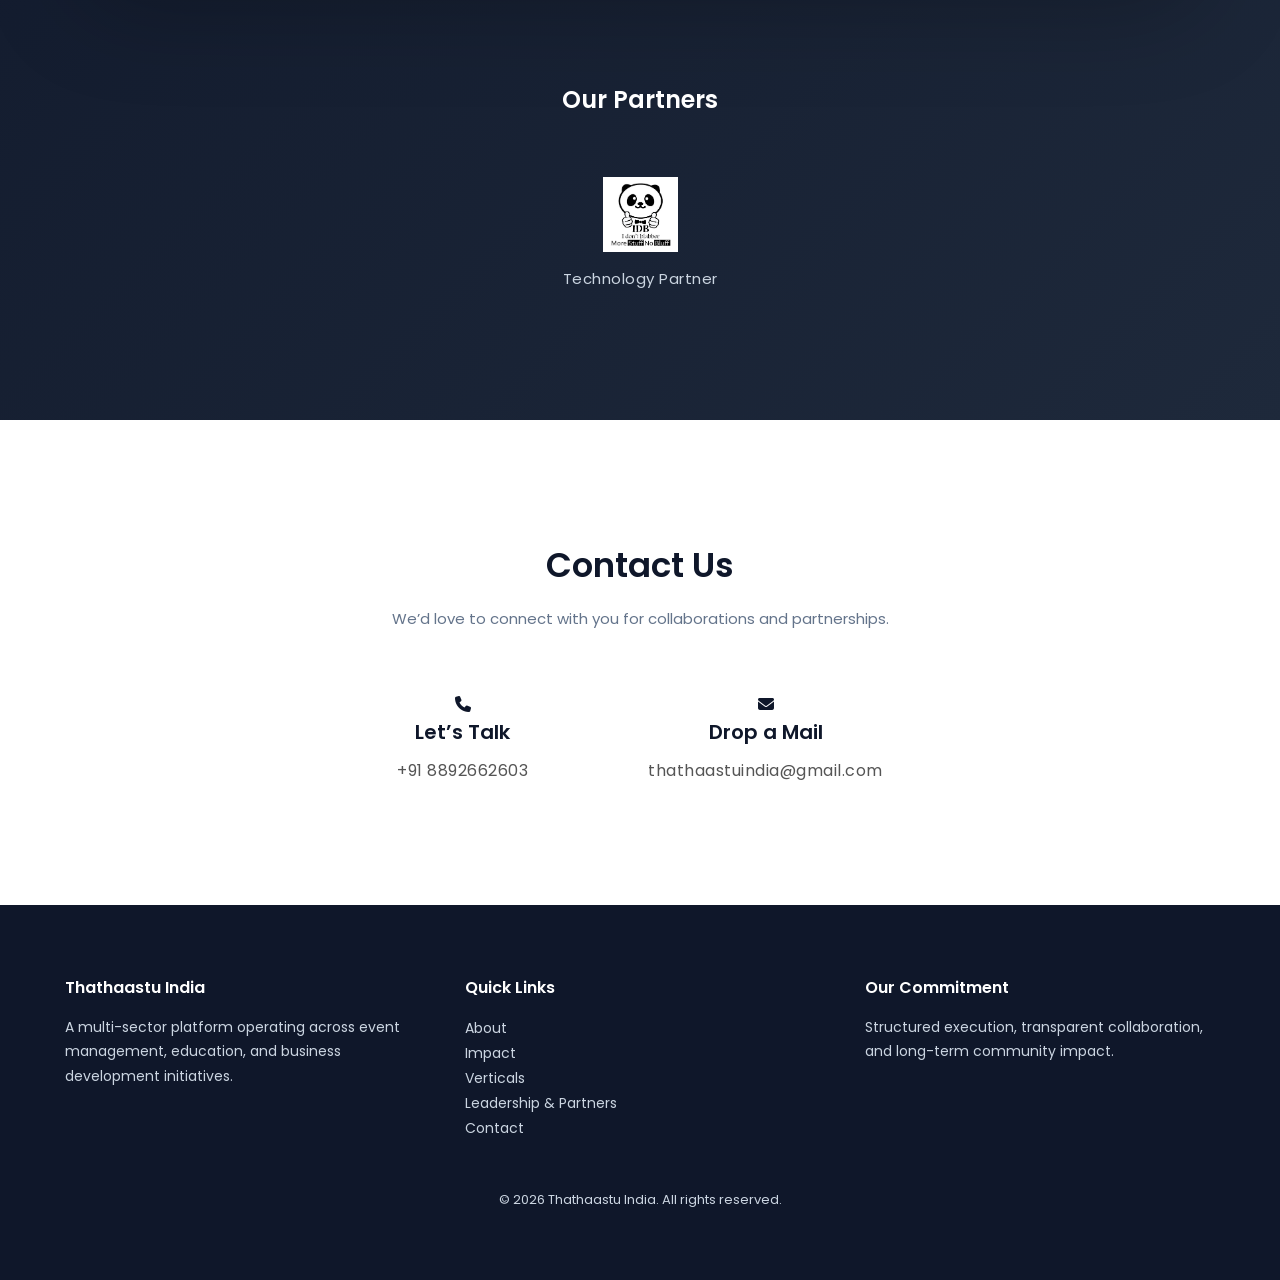
==== commit 5d9606d5: "Updated code" ====
--- a/index.html
+++ b/index.html
@@ -463,10 +463,10 @@
             <div>
                 <h4>Quick Links</h4>
                 <a href="#" class="scroll-link" data-target="about-section-v3">About</a><br>
-<a href="#" class="scroll-link" data-target="impact">Impact</a><br>
-<a href="#" class="scroll-link" data-target="initiatives">Verticals</a><br>
-<a href="#" class="scroll-link" data-target="founder-section">Leadership & Partners</a><br>
-<a href="#" class="scroll-link" data-target="contact">Contact</a>
+                <a href="#" class="scroll-link" data-target="impact">Impact</a><br>
+                <a href="#" class="scroll-link" data-target="initiatives">Verticals</a><br>
+                <a href="#" class="scroll-link" data-target="founder-section">Leadership & Partners</a><br>
+                <a href="#" class="scroll-link" data-target="contact">Contact</a>
             </div>
 
             <div>
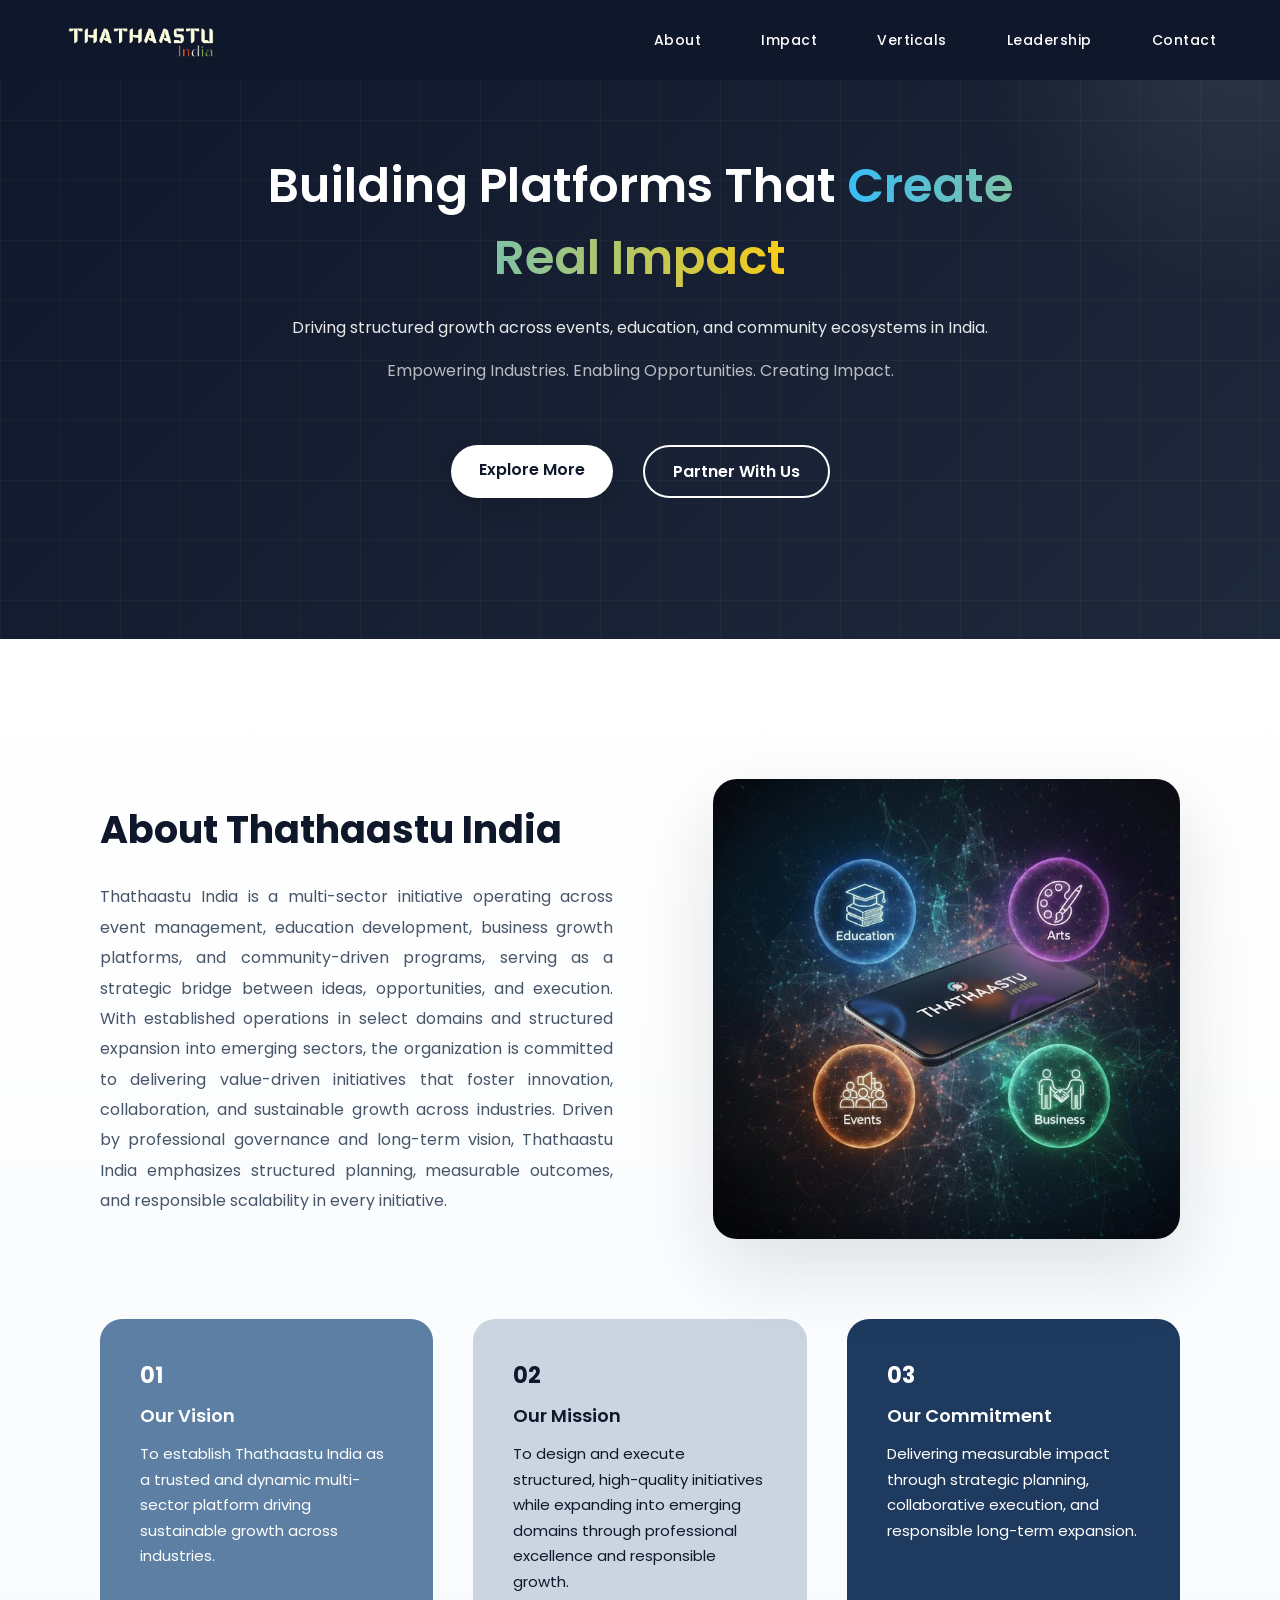
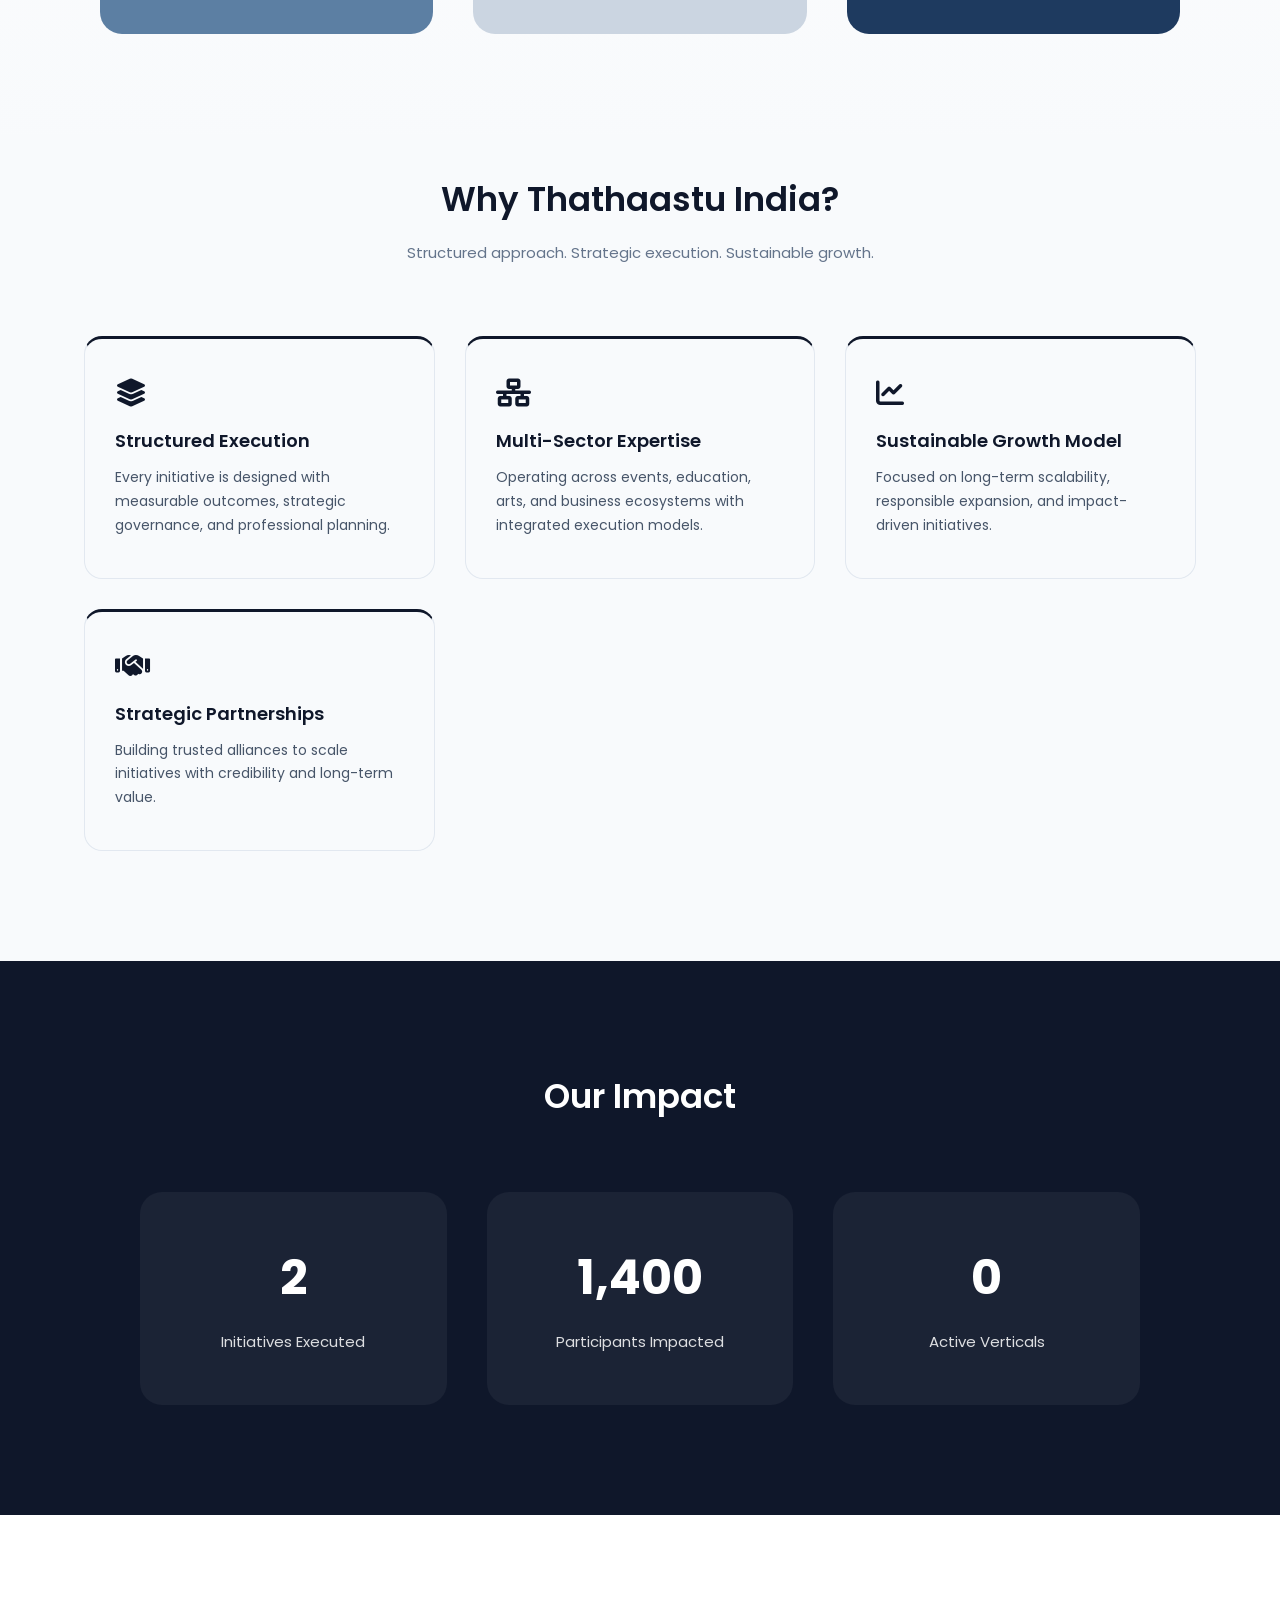
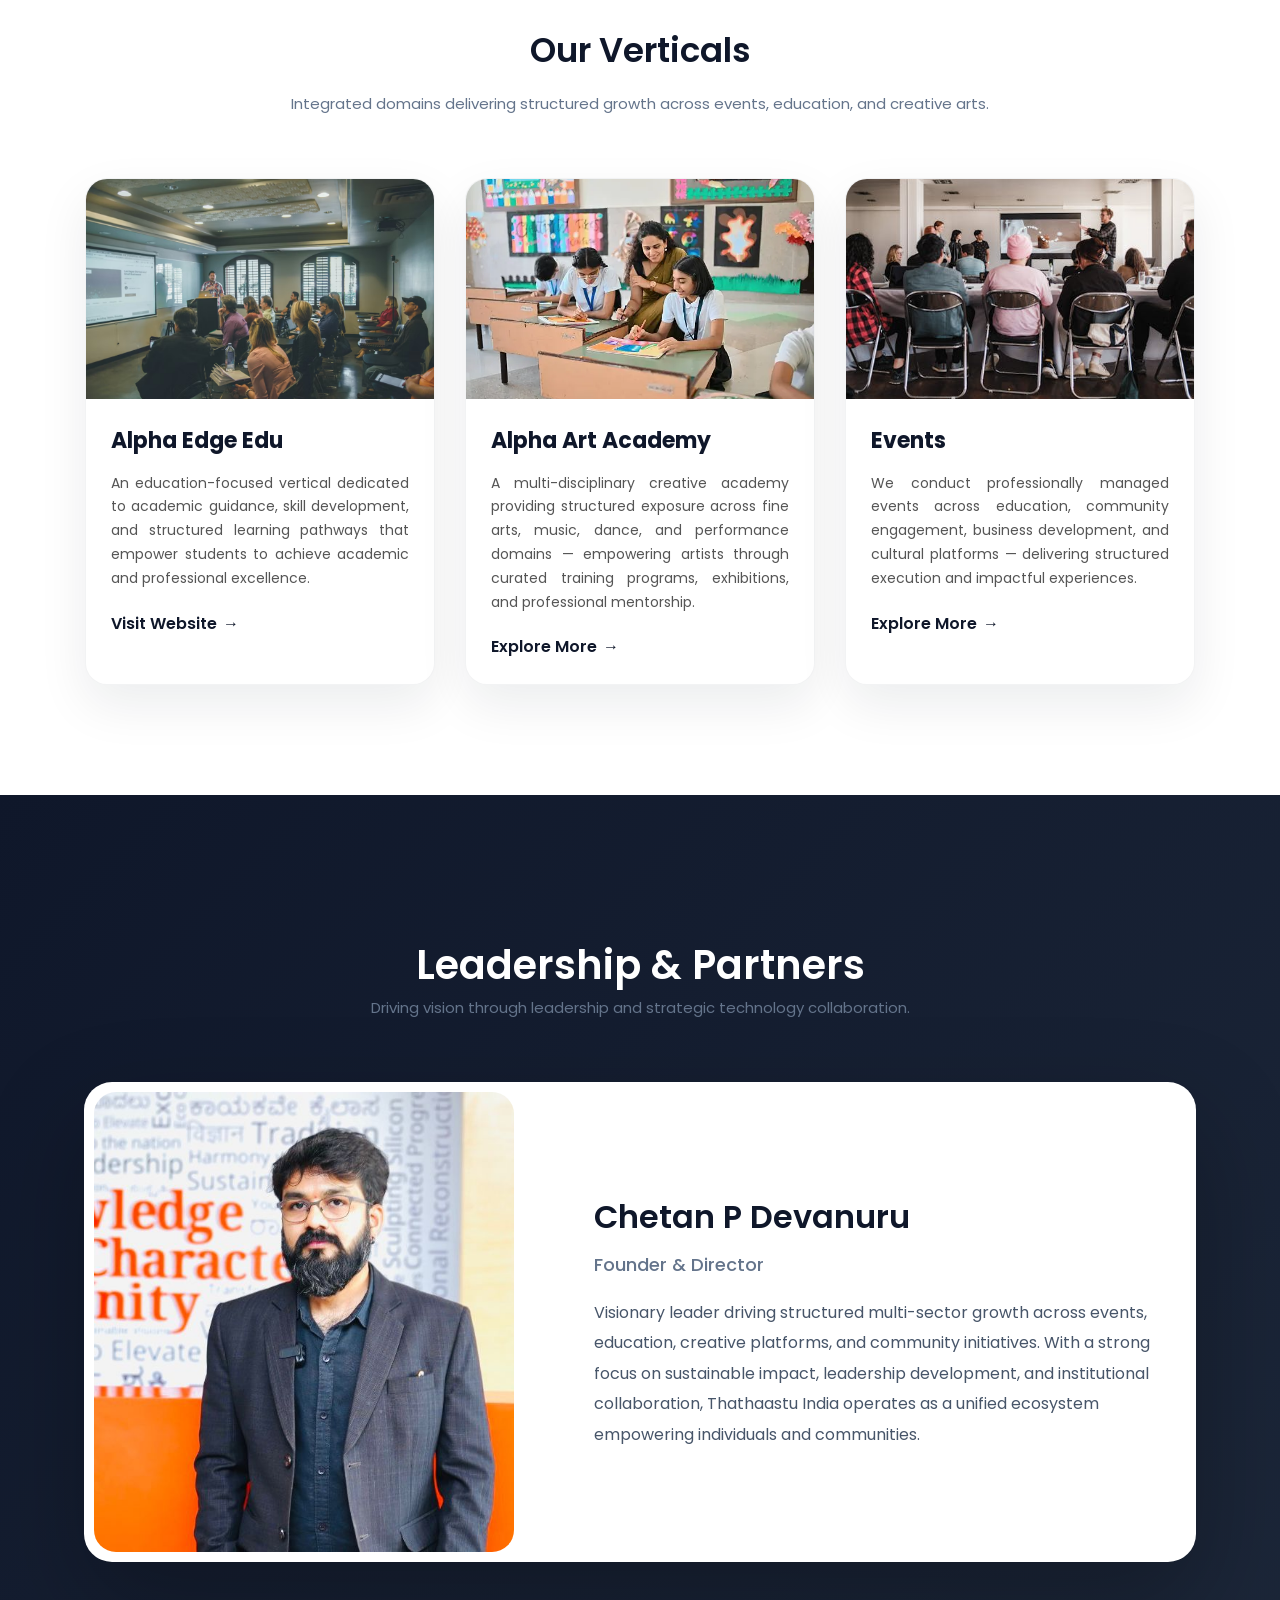
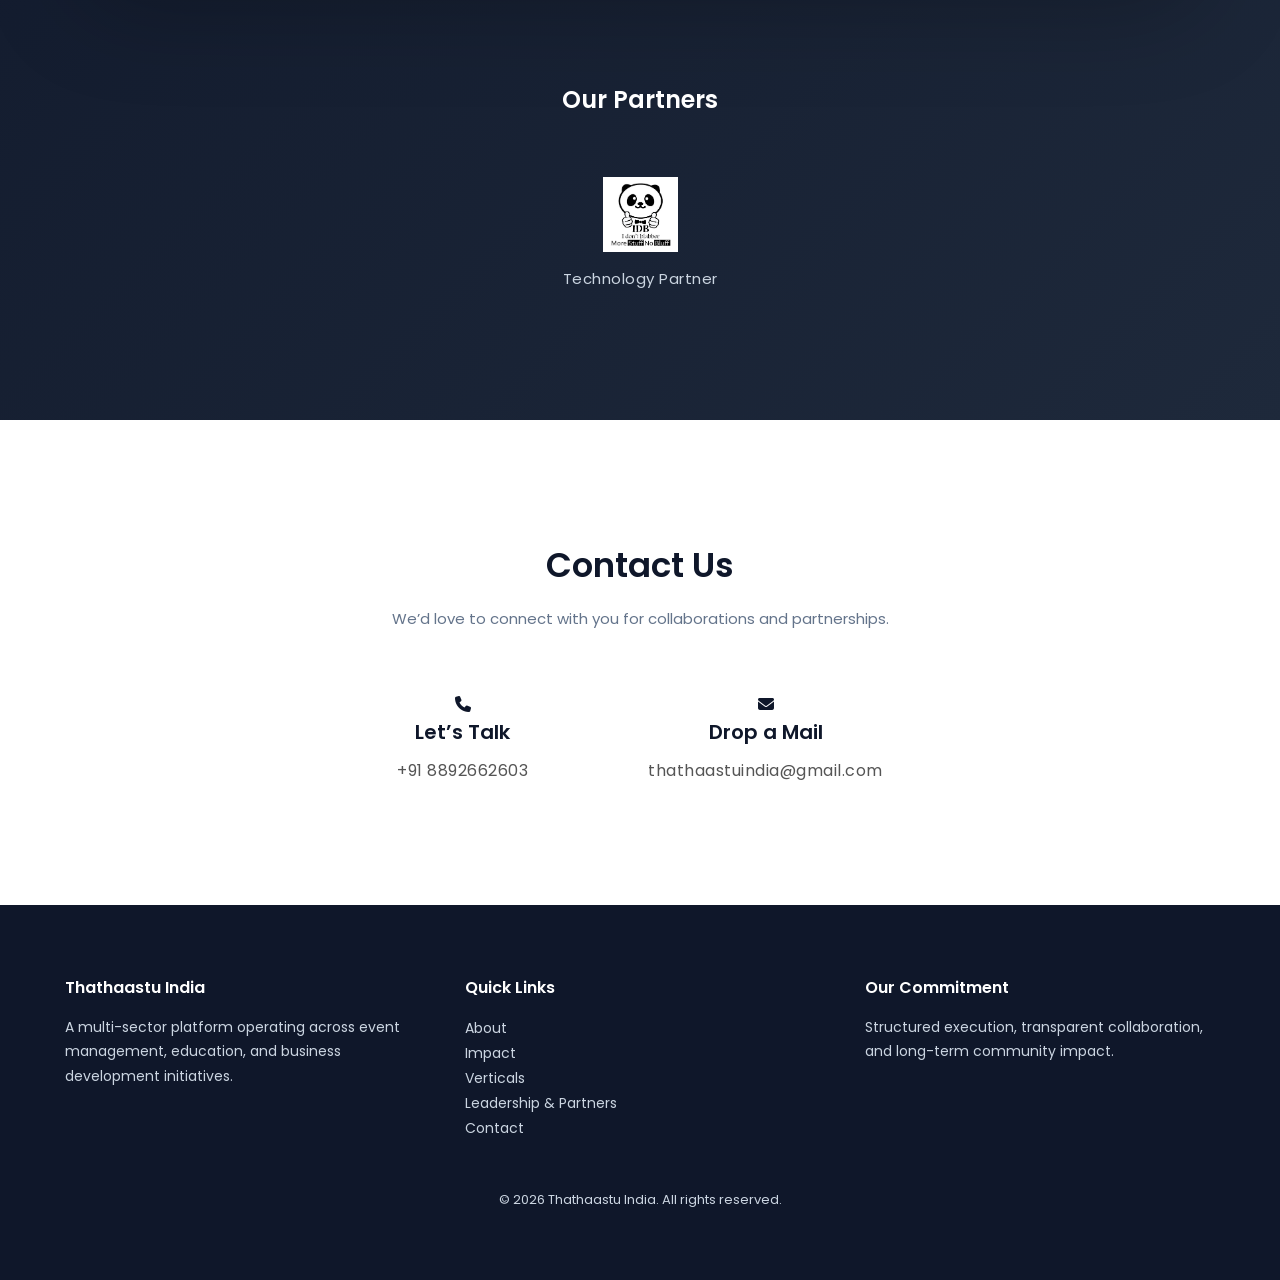
==== commit 531ce763: "Updated code" ====
--- a/index.html
+++ b/index.html
@@ -6,11 +6,11 @@
     <meta name="viewport" content="width=device-width, initial-scale=1.0">
 
     <!-- Primary SEO -->
-    <title>Thathaastu India | Multi-Sector Events, Education & Business Platform in India</title>
+    <title>Thathaastu India | Multi-Sector Education, Events & Business Platform in India</title>
     <meta name="description"
-        content="Thathaastu India is a professional multi-sector platform operating across event management, education development, creative arts and business growth initiatives in India. Delivering structured execution and sustainable impact.">
+        content="Thathaastu India is a professional multi-sector platform operating across education development, event management, creative arts and business growth initiatives in India. Delivering structured execution and sustainable impact.">
     <meta name="keywords"
-        content="Thathaastu India, Events in India, Education Platform, Business Development, Multi-Sector Initiative, Creative Arts Academy">
+        content="Thathaastu India, Education Platform, Business Development, Events in India, Multi-Sector Initiative, Creative Arts Academy">
     <meta name="author" content="Thathaastu India">
     <meta name="robots" content="index, follow">
 
@@ -20,7 +20,7 @@
     <!-- Open Graph (WhatsApp / LinkedIn Preview) -->
     <meta property="og:title" content="Thathaastu India | Multi-Sector Platform in India">
     <meta property="og:description"
-        content="Driving structured growth across events, education, creative arts and community ecosystems in India.">
+        content="Driving structured growth across  education, events, creative arts and community ecosystems in India.">
     <meta property="og:image" content="https://thathaastuindia.com/assets/preview.png">
     <meta property="og:url" content="https://thathaastuindia.com/">
     <meta property="og:type" content="website">
@@ -47,7 +47,7 @@
   "name": "Thathaastu India",
   "url": "https://thathaastuindia.com/",
   "logo": "https://thathaastuindia.com/assets/logo1.png",
-  "description": "Professional multi-sector platform operating across events, education, creative arts and business development initiatives in India.",
+  "description": "Professional multi-sector platform operating across education, events, creative arts and business development initiatives in India.",
   "sameAs": [
     "https://www.instagram.com/alpha_art_academy",
     "https://alphaedgeedu.com/"
@@ -317,21 +317,7 @@
                 </p>
                 <div class="verticals-grid">
 
-                    <div class="vertical-card">
-                        <img src="assets/event.png" alt="Professional event management initiatives by Thathaastu India"
-                            loading="lazy">
-                        <div class="vertical-content">
-                            <h3>Events</h3>
-                            <p>
-                                We conduct professionally managed events across education,
-                                community engagement, business development, and cultural platforms —
-                                delivering structured execution and impactful experiences.
-                            </p>
-                            <a href="events.html" class="vertical-link">
-                                Explore More <span>→</span>
-                            </a>
-                        </div>
-                    </div>
+               
                     <div class="vertical-card">
                         <img src="assets/education.png" alt="Alpha Edge Edu" loading="lazy">
                         <div class="vertical-content">
@@ -362,6 +348,21 @@
                             </a>
                         </div>
                     </div>
+                         <div class="vertical-card">
+                        <img src="assets/event.png" alt="Professional event management initiatives by Thathaastu India"
+                            loading="lazy">
+                        <div class="vertical-content">
+                            <h3>Events</h3>
+                            <p>
+                                We conduct professionally managed events across education,
+                                community engagement, business development, and cultural platforms —
+                                delivering structured execution and impactful experiences.
+                            </p>
+                            <a href="events.html" class="vertical-link">
+                                Explore More <span>→</span>
+                            </a>
+                        </div>
+                    </div>
                 </div>
             </div>
         </section>
@@ -380,7 +381,7 @@
                 <div class="founder-card">
 
                     <div class="founder-image">
-                        <img src="assets/founder.jpg" alt="Chetan P Devanuru - Founder of Thathaastu India">
+                        <img src="assets/founder.jpeg" alt="Chetan P Devanuru - Founder of Thathaastu India">
                     </div>
 
                     <div class="founder-content">
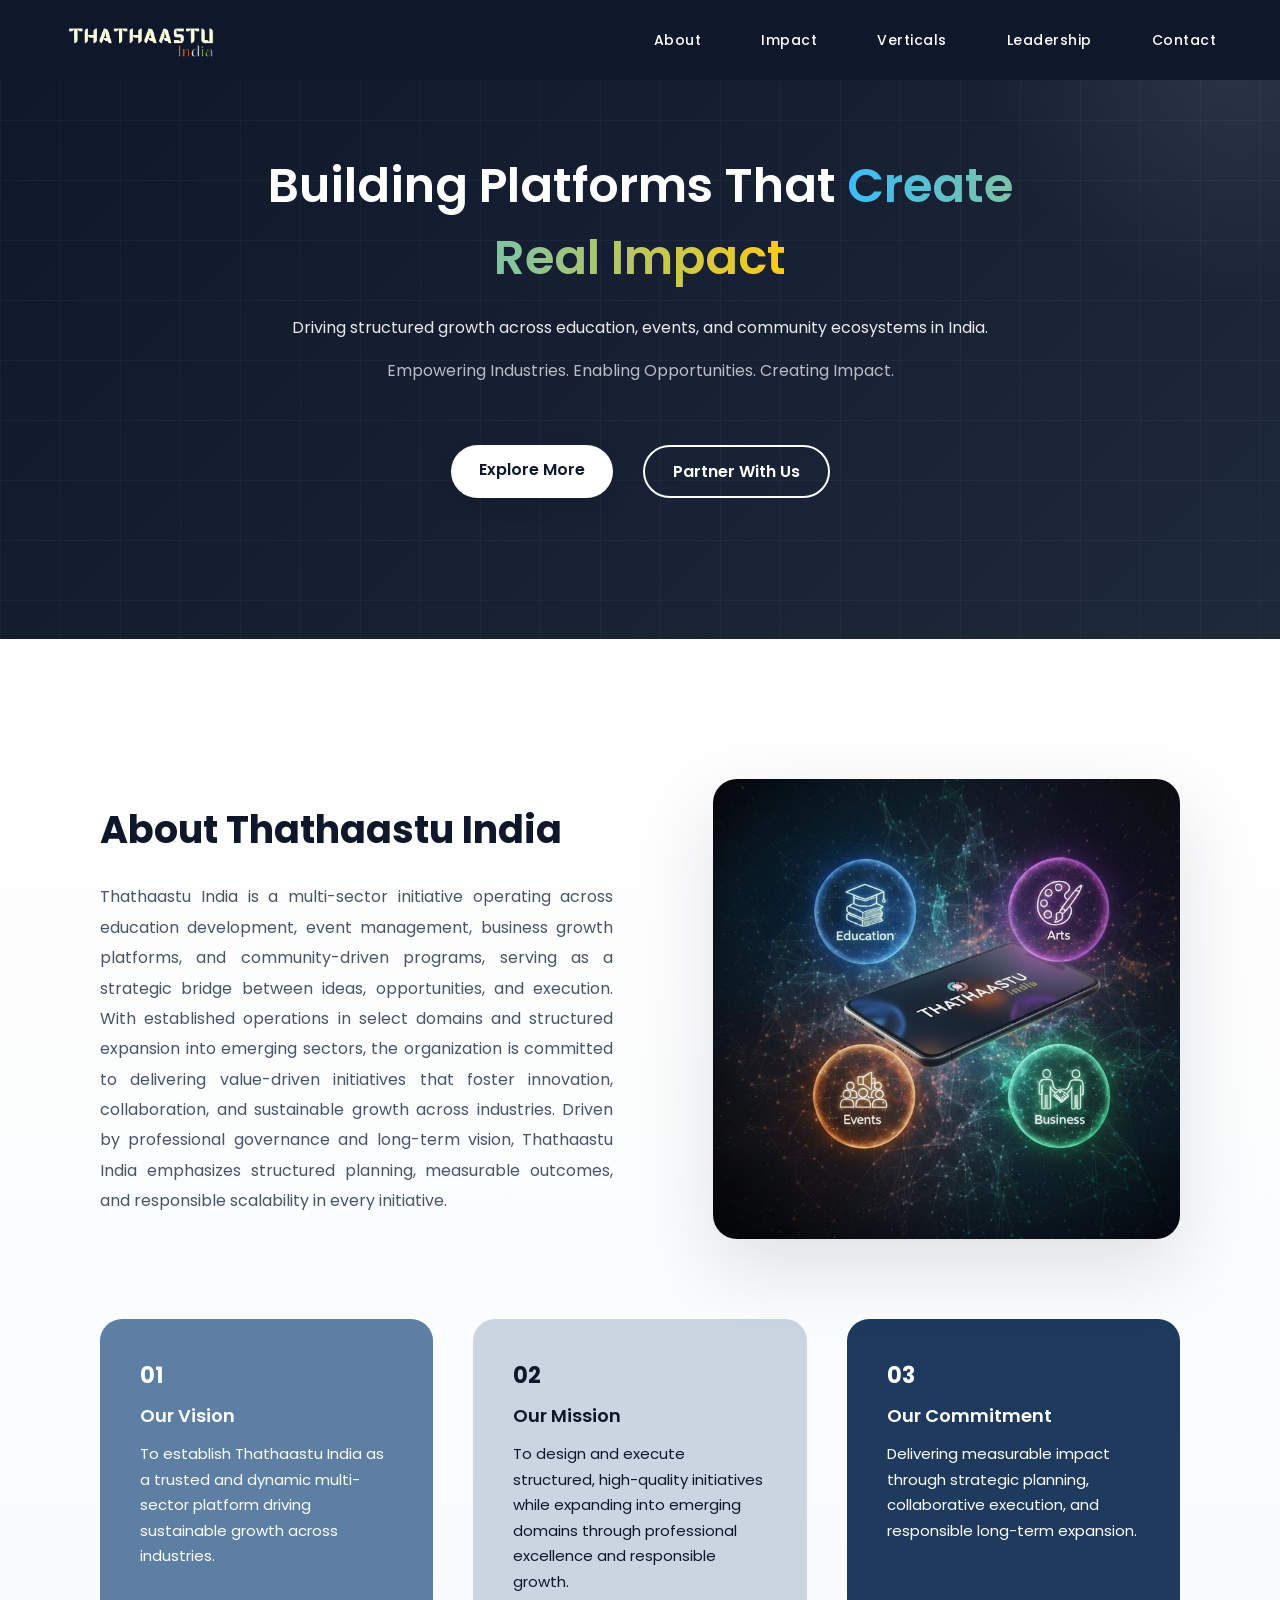
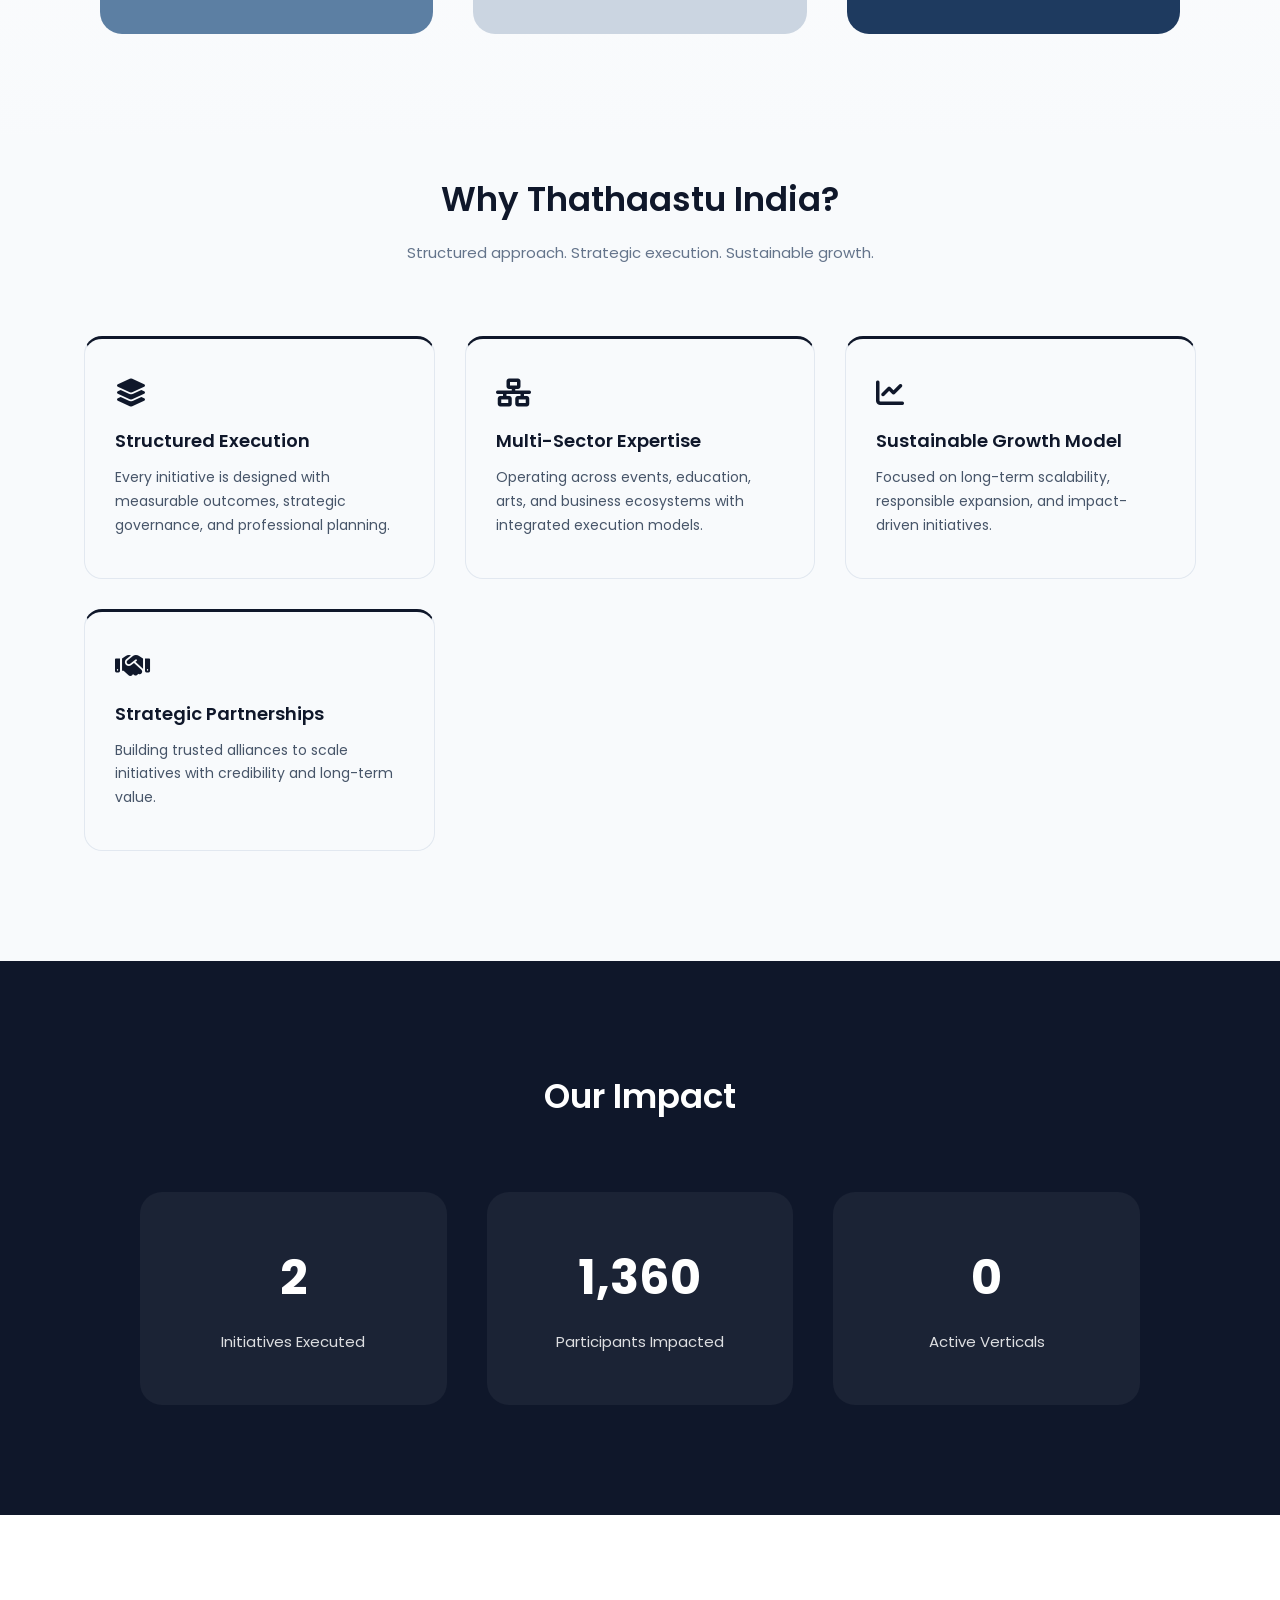
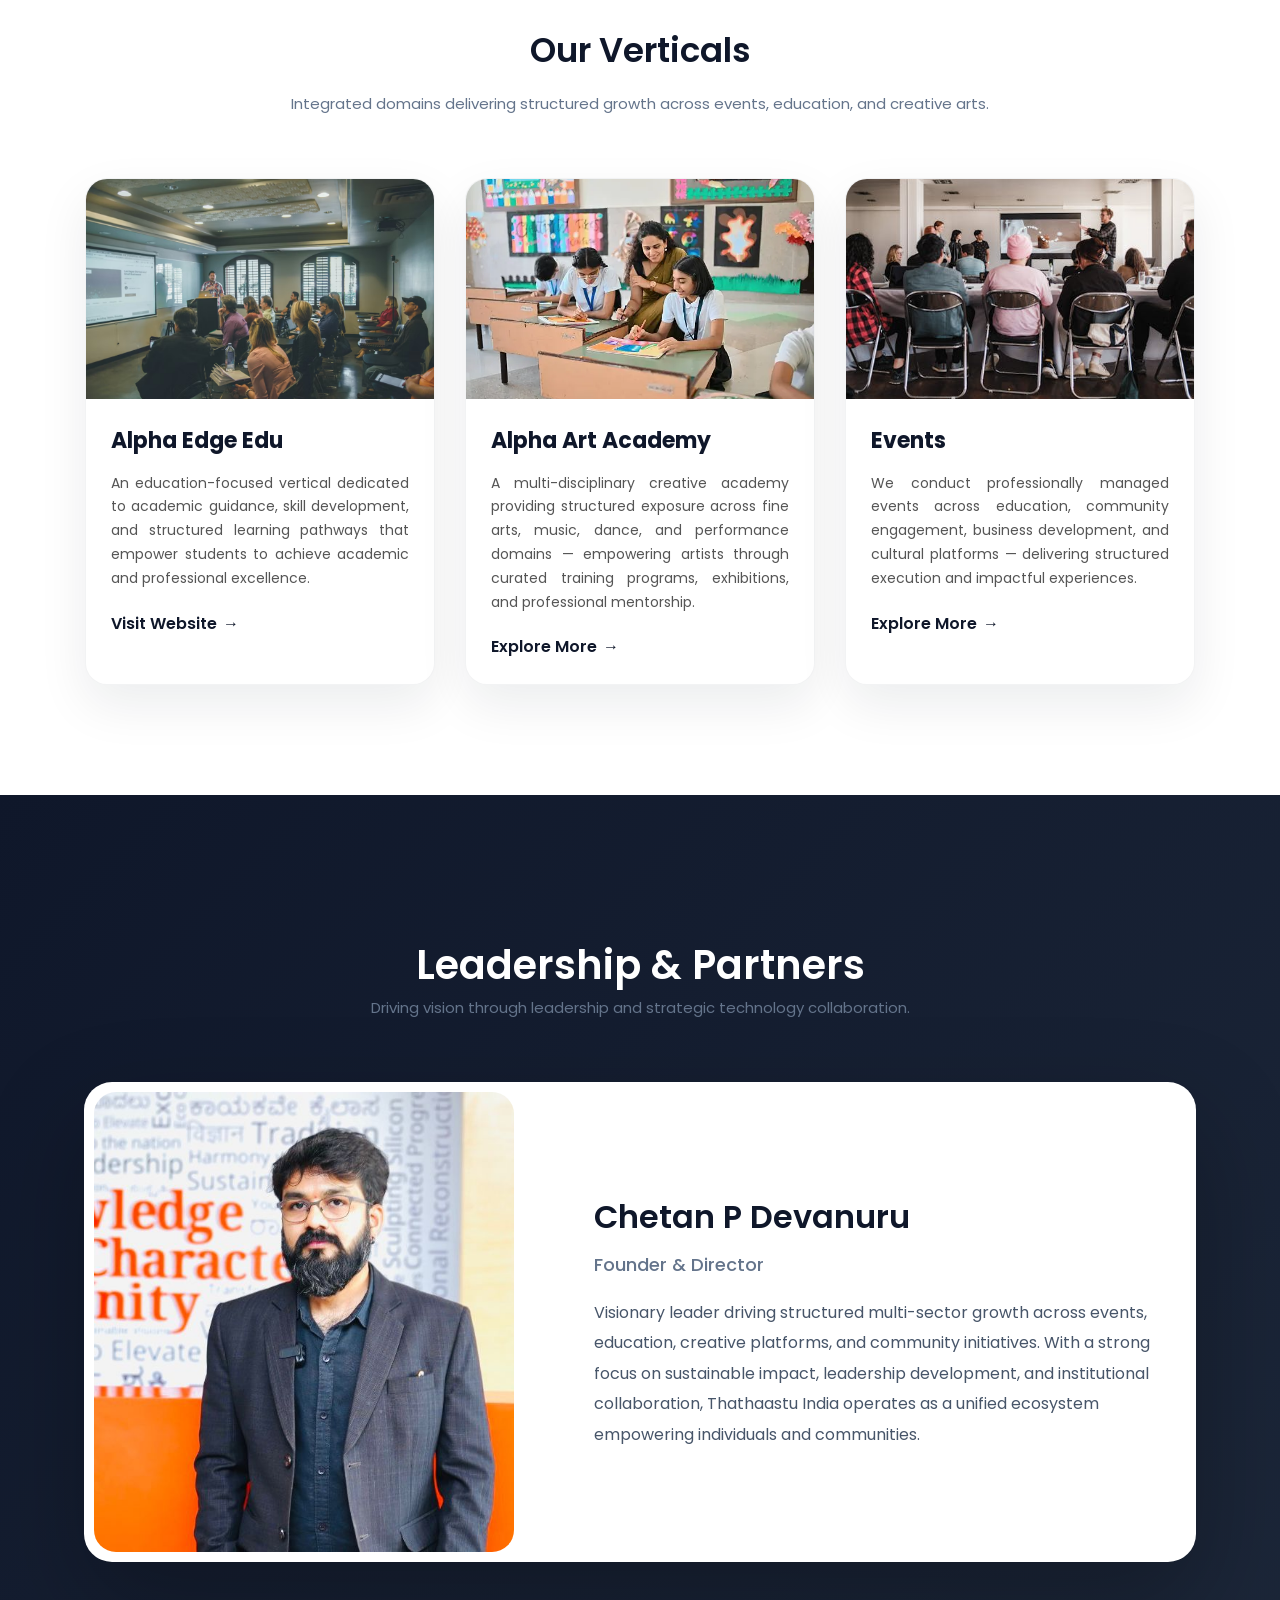
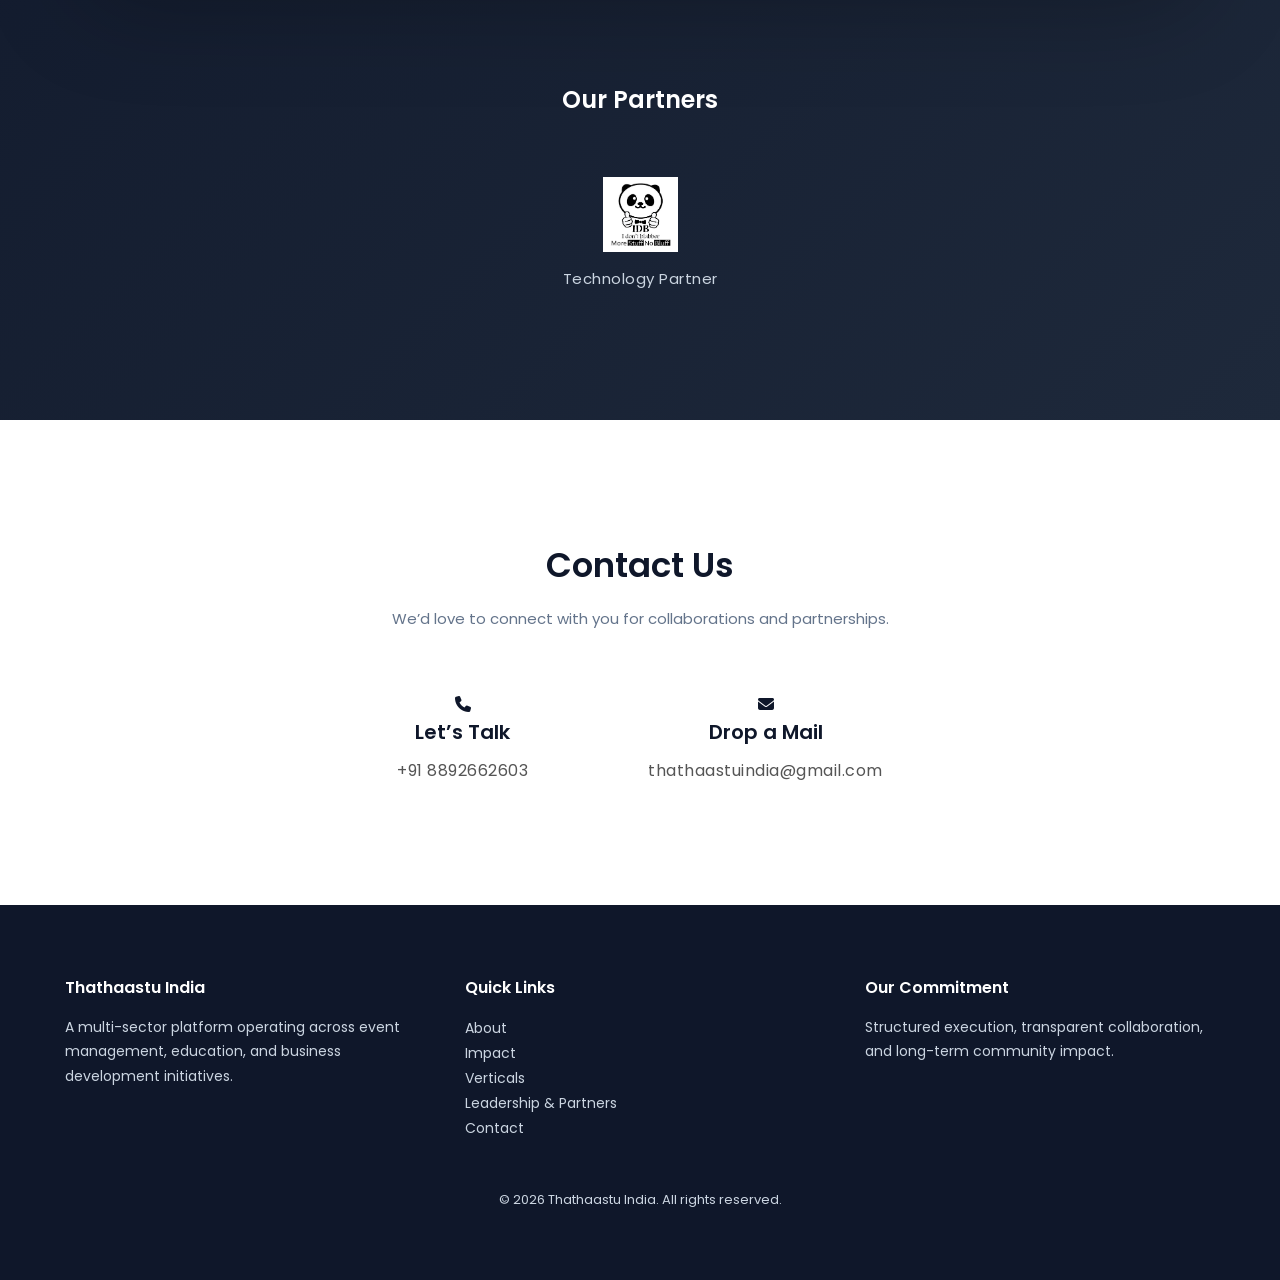
==== commit 295c0795: "Updated code" ====
--- a/index.html
+++ b/index.html
@@ -90,7 +90,7 @@
                 </h1>
 
                 <p class="hero-sub">
-                    Driving structured growth across events, education, and community ecosystems in India.
+                    Driving structured growth across education, events, and community ecosystems in India.
                 </p>
 
                 <p class="hero-tagline">
@@ -119,8 +119,9 @@
                         <h2>About Thathaastu India</h2>
 
                         <p>
-                            Thathaastu India is a multi-sector initiative operating across event management,
-                            education development, business growth platforms, and community-driven programs,
+                            Thathaastu India is a multi-sector initiative operating across
+                            education development, event management, business growth platforms, and community-driven
+                            programs,
                             serving as a strategic bridge between ideas, opportunities, and execution.
                             With established operations in select domains and structured expansion into
                             emerging sectors, the organization is committed to delivering value-driven
@@ -317,7 +318,7 @@
                 </p>
                 <div class="verticals-grid">
 
-               
+
                     <div class="vertical-card">
                         <img src="assets/education.png" alt="Alpha Edge Edu" loading="lazy">
                         <div class="vertical-content">
@@ -348,7 +349,7 @@
                             </a>
                         </div>
                     </div>
-                         <div class="vertical-card">
+                    <div class="vertical-card">
                         <img src="assets/event.png" alt="Professional event management initiatives by Thathaastu India"
                             loading="lazy">
                         <div class="vertical-content">
